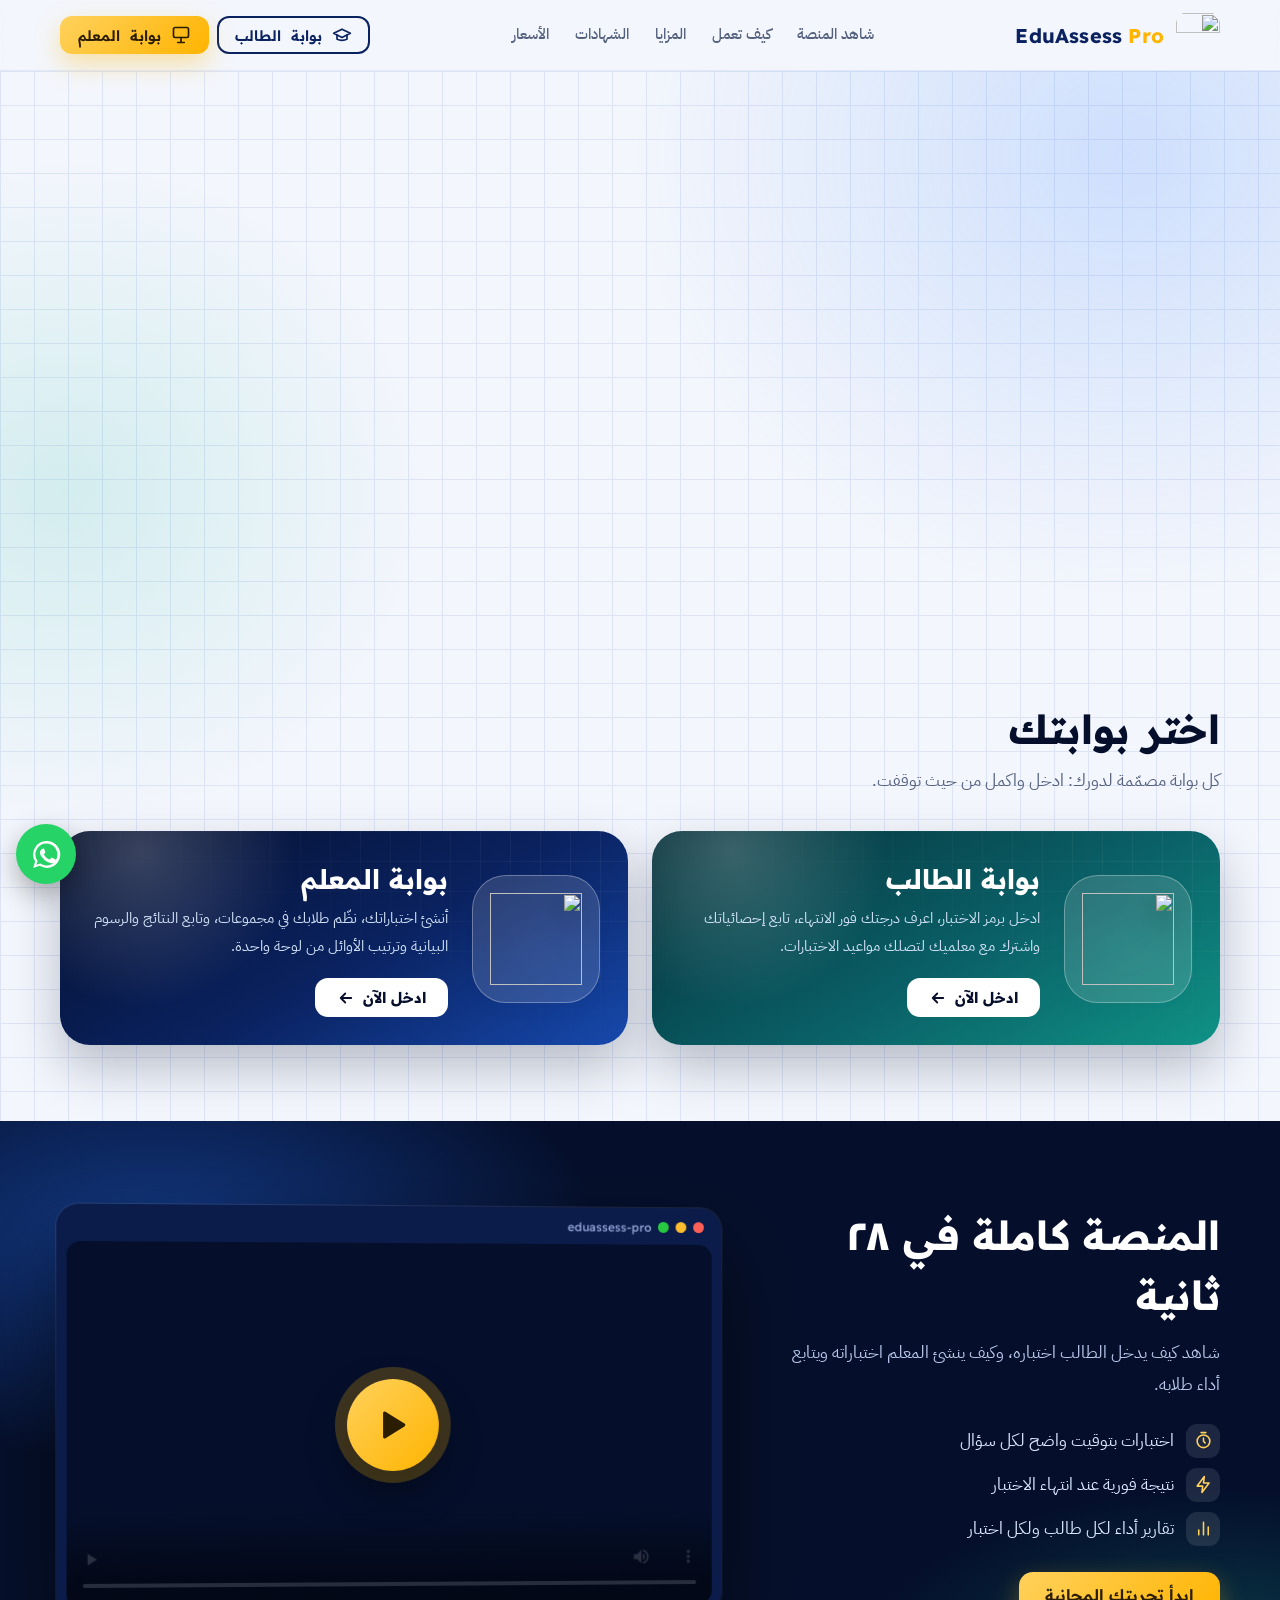
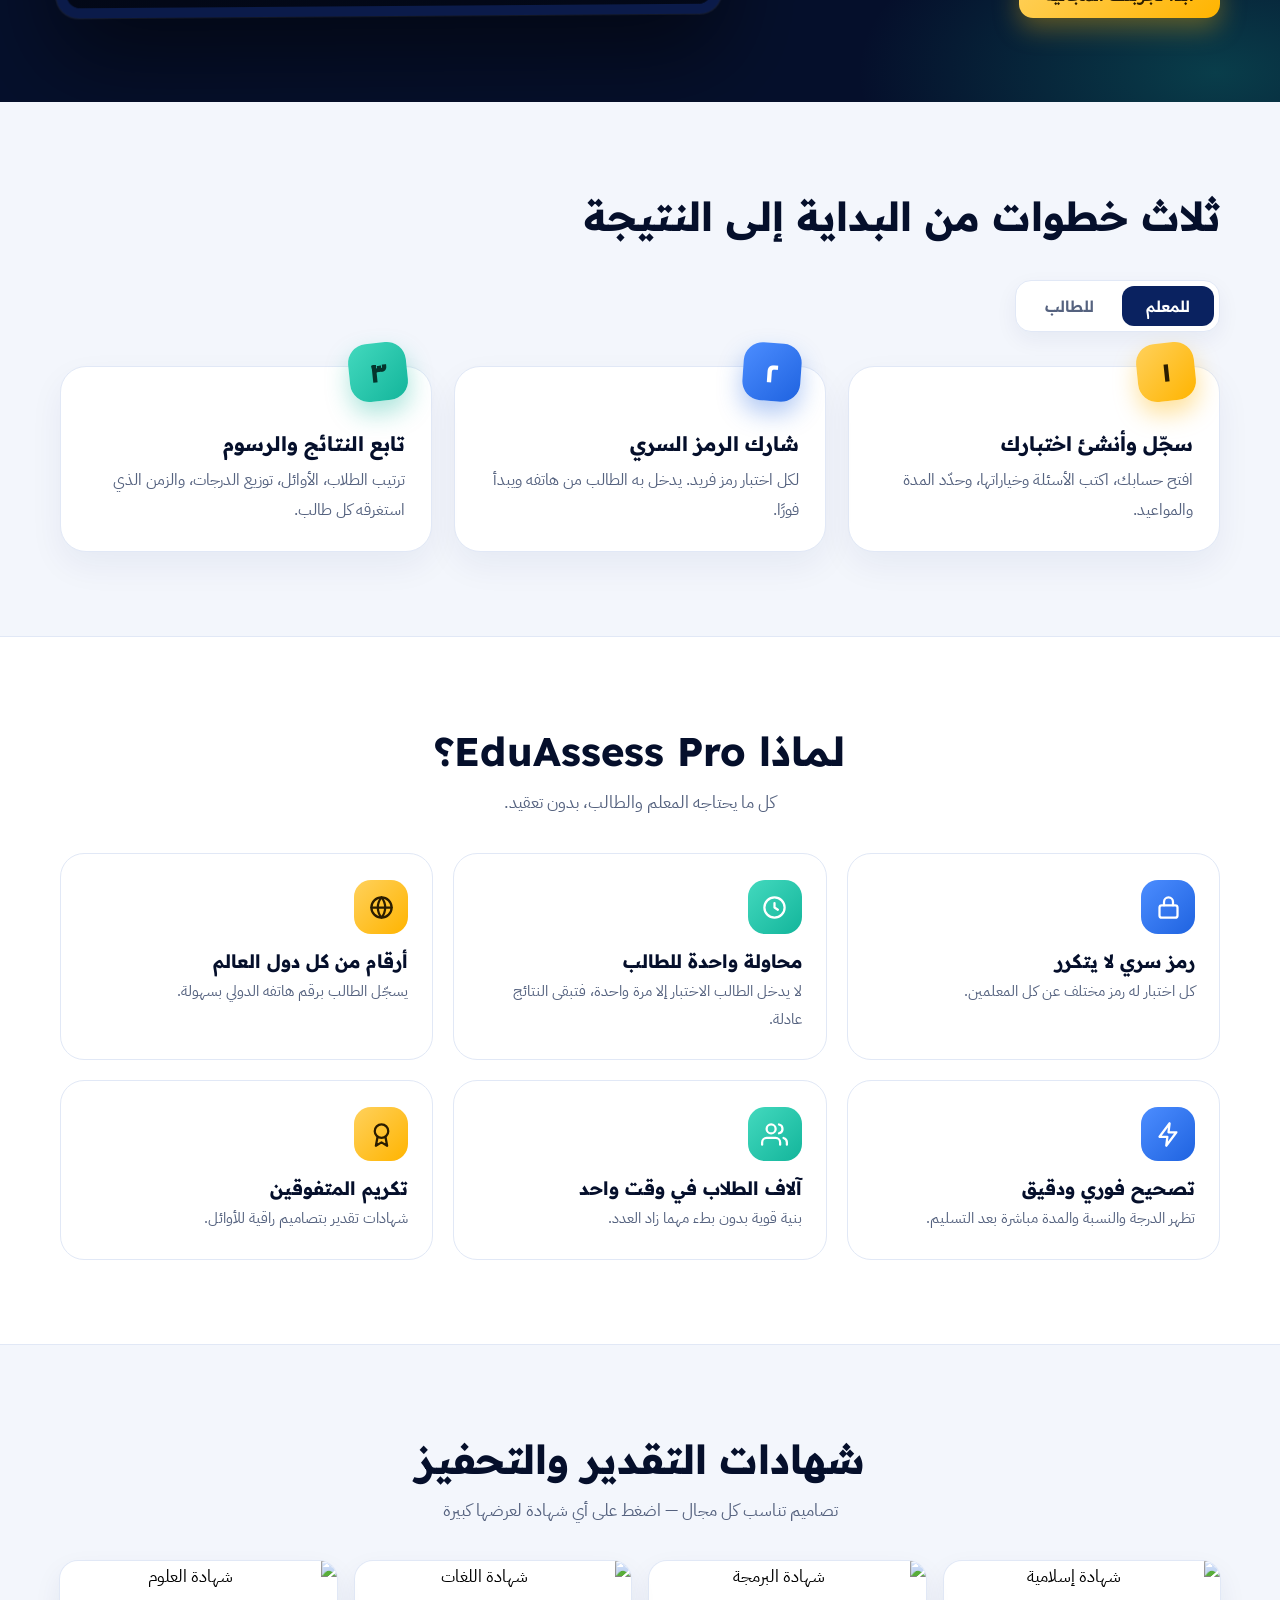
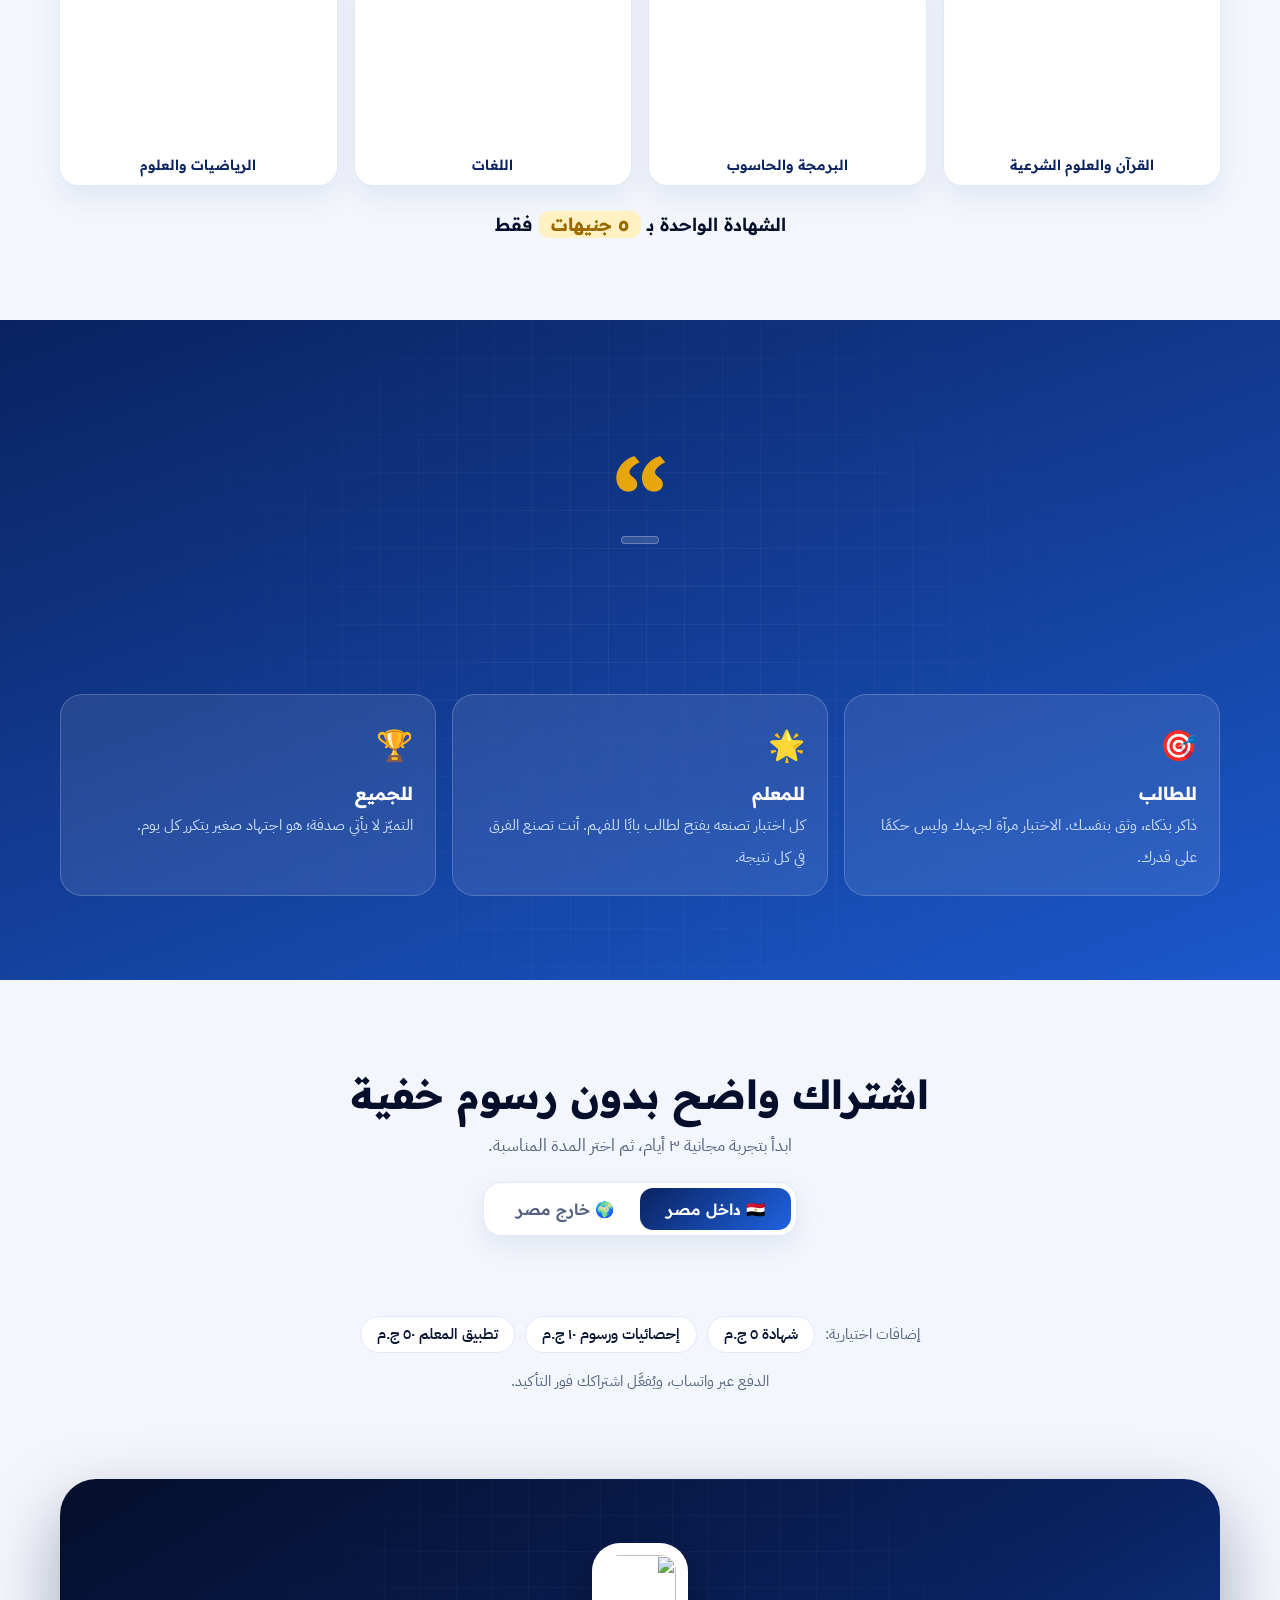
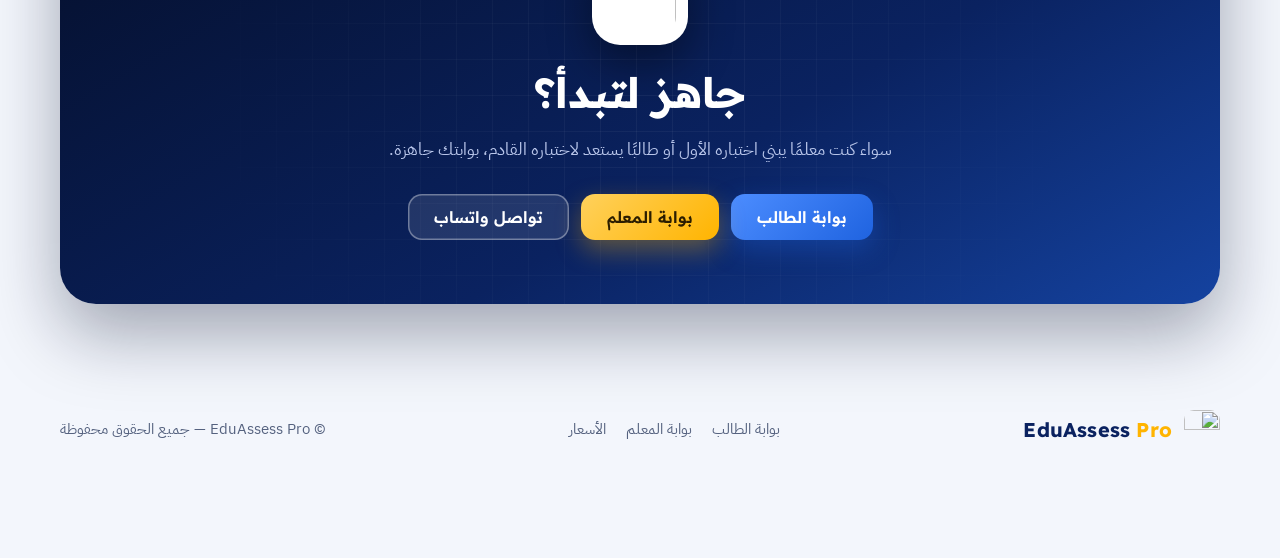
==== index.html @ bb2920bb "Add files via upload" ====
<!DOCTYPE html>
<html lang="ar" dir="rtl">
<head>
<meta charset="utf-8">
<meta name="viewport" content="width=device-width, initial-scale=1, viewport-fit=cover">
<title>EduAssess Pro | منصة الاختبارات الإلكترونية والشهادات</title>
<meta name="description" content="أنشئ اختبارات MCQ لطلابك، صحّح تلقائيًا، وتابع النتائج والرسوم البيانية. بوابة للطالب وبوابة للمعلم. ابدأ تجربة مجانية 3 أيام.">
<meta name="theme-color" content="#050F2B">
<link rel="icon" type="image/png" sizes="32x32" href="assets/favicon-32.png">
<link rel="icon" type="image/png" sizes="192x192" href="assets/icon-192.png"><link rel="apple-touch-icon" sizes="180x180" href="assets/favicon.png"><meta name="apple-mobile-web-app-capable" content="yes"><meta name="apple-mobile-web-app-title" content="EduAssess">
<link rel="manifest" href="manifest.webmanifest">
<meta property="og:title" content="EduAssess Pro — منصة الاختبارات الإلكترونية">
<meta property="og:image" content="assets/poster.jpg">
<link rel="preconnect" href="https://fonts.googleapis.com">
<link rel="preconnect" href="https://fonts.gstatic.com" crossorigin>
<link rel="stylesheet" href="https://fonts.googleapis.com/css2?family=IBM+Plex+Sans+Arabic:wght@400;500;600;700&family=Readex+Pro:wght@400;500;600;700&display=swap">
<link rel="stylesheet" href="assets/edu.css">
<script src="assets/edu.js" data-min="1900"></script>
<style>
:root{
  --navy:#050F2B; --navy2:#0A2260; --blue:#1F63E0; --sky:#4C8DFF; --amber:#FFB400; --amber2:#FFD15C; --teal:#13B59B;
  --ink:#0B1633; --mut:#55627F; --paper:#F3F6FC; --grid:#DCE4F5; --card:#fff; --line:#E1E8F6; --ok:#0E9F7E; --bad:#D6453D;
  --r:20px; --font-h:"Readex Pro","IBM Plex Sans Arabic",Tahoma,sans-serif; --font-b:"IBM Plex Sans Arabic","Readex Pro",Tahoma,sans-serif;
}
*{box-sizing:border-box;margin:0}
html{scroll-behavior:smooth;scroll-padding-top:84px;-webkit-text-size-adjust:100%}
body{font:400 16.5px/1.95 var(--font-b);color:var(--ink);background:var(--paper);overflow-x:hidden}
/* ورق مسطّر بالمربعات — هوية «كراسة الامتحان» */
.graph{background-color:var(--paper);background-image:linear-gradient(var(--grid) 1px,transparent 1px),linear-gradient(90deg,var(--grid) 1px,transparent 1px);background-size:34px 34px}
h1,h2,h3,h4{font-family:var(--font-h);line-height:1.5;font-weight:700;letter-spacing:0}
img,video{max-width:100%;display:block}
a{color:inherit}
.w{width:min(1160px,100% - 40px);margin-inline:auto}
:focus-visible{outline:3px solid var(--amber);outline-offset:3px;border-radius:8px}
.sr{position:absolute;width:1px;height:1px;overflow:hidden;clip:rect(0 0 0 0)}

/* ------------------------------ الأزرار ------------------------------ */
.btn{display:inline-flex;align-items:center;justify-content:center;gap:10px;padding:13px 26px;border-radius:14px;border:0;font:600 16px var(--font-h);cursor:pointer;text-decoration:none;transition:transform .18s,box-shadow .25s,background .25s;white-space:nowrap}
.btn:hover{transform:translateY(-3px)}
.btn svg{width:20px;height:20px;flex:none}
.b-amber{background:linear-gradient(135deg,var(--amber2),var(--amber));color:#2B1D00;box-shadow:0 10px 26px rgba(255,180,0,.35)}
.b-blue{background:linear-gradient(135deg,var(--sky),var(--blue));color:#fff;box-shadow:0 10px 26px rgba(31,99,224,.35)}
.b-navy{background:var(--navy2);color:#fff;box-shadow:0 10px 26px rgba(10,34,96,.3)}
.b-line{background:transparent;color:var(--navy2);box-shadow:inset 0 0 0 2px var(--navy2)}
.b-ghost{background:rgba(255,255,255,.1);color:#fff;box-shadow:inset 0 0 0 1.5px rgba(255,255,255,.35)}
.b-wa{background:linear-gradient(135deg,#25D366,#13A84F);color:#fff;box-shadow:0 10px 26px rgba(37,211,102,.32)}
.sm{padding:9px 18px;font-size:14.5px;border-radius:12px}

/* ------------------------------ الشريط العلوي ------------------------------ */
nav{position:sticky;top:0;z-index:50;background:rgba(243,246,252,.82);backdrop-filter:blur(14px);-webkit-backdrop-filter:blur(14px);border-bottom:1px solid var(--line);padding-top:env(safe-area-inset-top,0)}
nav .w{display:flex;align-items:center;justify-content:space-between;gap:14px;height:70px}
.brand{display:flex;align-items:center;gap:12px;text-decoration:none}
.brand img{width:44px;height:auto;border-radius:12px}
.brand b{white-space:nowrap;font:700 20px var(--font-h);color:var(--navy2);direction:ltr;letter-spacing:.2px}
.brand b i{font-style:normal;color:var(--amber)}
.links{display:flex;gap:26px}
.links a{text-decoration:none;color:var(--mut);font-weight:500;font-size:15px;position:relative;padding:4px 0}
.links a::after{content:"";position:absolute;inset:auto 0 -2px;height:3px;border-radius:3px;background:var(--amber);transform:scaleX(0);transition:transform .25s}
.links a:hover{color:var(--ink)} .links a:hover::after{transform:scaleX(1)}
.nbtn{display:flex;gap:8px}

/* ------------------------------ البطل ------------------------------ */
.hero{position:relative;padding:54px 0 0;overflow:hidden}
.hero::before{content:"";position:absolute;inset:0;background:radial-gradient(55% 60% at 88% 8%,rgba(76,141,255,.22),transparent 70%),radial-gradient(40% 45% at 5% 40%,rgba(19,181,155,.14),transparent 70%);pointer-events:none}
.hero .w{position:relative;display:grid;grid-template-columns:1.05fr .95fr;gap:54px;align-items:center}
.hero h1{font-size:clamp(34px,5.4vw,60px);line-height:1.38;color:var(--navy);max-width:15em}
.hero .lead{font-size:clamp(16.5px,2vw,19px);color:var(--mut);max-width:30em;margin:18px 0 28px}
.hero .cta{display:flex;flex-wrap:wrap;gap:12px}
.proof{display:flex;flex-wrap:wrap;gap:10px 22px;margin-top:30px;font-size:14.5px;color:var(--mut);font-weight:500}
.proof span{display:flex;align-items:center;gap:8px}
.proof svg{width:20px;height:20px;color:var(--teal)}

/* بطاقة الاختبار التفاعلية */
.demo{position:relative;max-width:470px;margin-inline:auto;width:100%}
.demo::before{content:"";position:absolute;inset:18px -14px -16px 14px;border-radius:30px;background:linear-gradient(135deg,var(--amber2),var(--amber));transform:rotate(-2.2deg);opacity:.9}
.sheet{position:relative;background:#fff;border-radius:28px;padding:22px 22px 20px;box-shadow:0 30px 70px rgba(10,34,96,.2),0 0 0 1px var(--line)}
.sheet-h{display:flex;align-items:center;justify-content:space-between;gap:12px;margin-bottom:6px}
.sheet-h b{font:600 14px var(--font-h);color:var(--mut)}
.ring{position:relative;width:48px;height:48px;flex:none}
.ring svg{width:48px;height:48px;transform:rotate(90deg) scaleX(-1)}
.ring circle{fill:none;stroke-width:5;stroke-linecap:round}
.ring .tr{stroke:#E6ECFA} .ring .fg{stroke:var(--blue);stroke-dasharray:113;stroke-dashoffset:0;transition:stroke-dashoffset 1s linear,stroke .3s}
.ring span{position:absolute;inset:0;display:grid;place-items:center;font:700 13px var(--font-h);color:var(--navy2)}
.prog{height:6px;border-radius:6px;background:#E6ECFA;margin:8px 0 16px;overflow:hidden}
.prog i{display:block;height:100%;width:33%;background:linear-gradient(90deg,var(--teal),var(--sky));border-radius:6px;transition:width .5s}
.q{font:600 21px/1.7 var(--font-h);color:var(--navy);margin-bottom:14px}
.opts{display:grid;gap:10px}
.opt{display:flex;align-items:center;gap:12px;width:100%;text-align:start;padding:12px 14px;border:2px solid var(--line);border-radius:14px;background:#fff;font:500 18px var(--font-h);color:var(--ink);cursor:pointer;transition:border-color .2s,background .2s,transform .15s}
.opt:hover:not(:disabled){border-color:var(--sky);transform:translateX(-3px)}
.opt em{flex:none;width:30px;height:30px;border-radius:9px;background:#EEF3FF;color:var(--navy2);font:600 14px var(--font-h);display:grid;place-items:center;font-style:normal;transition:.2s}
.opt.ok{border-color:var(--ok);background:#E8F8F3}.opt.ok em{background:var(--ok);color:#fff}
.opt.no{border-color:var(--bad);background:#FDECEA}.opt.no em{background:var(--bad);color:#fff}
.opt:disabled{cursor:default}
.fb{min-height:62px;margin-top:14px;border-radius:14px;padding:11px 14px;font-size:14.8px;line-height:1.8;background:#F3F7FF;color:var(--mut);display:flex;align-items:center;justify-content:space-between;gap:12px}
.fb.ok{background:#E8F8F3;color:#066650}.fb.no{background:#FFF3E0;color:#8A4B00}
.fb button{flex:none;border:0;background:var(--navy2);color:#fff;font:600 13px var(--font-h);padding:8px 14px;border-radius:10px;cursor:pointer}

/* ------------------------------ البوابات ------------------------------ */
.portals{position:relative;padding:64px 0 76px}
.sec-t{max-width:640px;margin-bottom:34px}
.sec-t h2{font-size:clamp(26px,4vw,40px);color:var(--navy)}
.sec-t p{color:var(--mut);margin-top:6px}
.sec-t.c{margin-inline:auto;text-align:center}
.pgrid{display:grid;grid-template-columns:1fr 1fr;gap:24px}
.portal{position:relative;display:grid;grid-template-columns:auto 1fr;gap:6px 24px;align-items:center;padding:30px 28px 28px;border-radius:30px;text-decoration:none;color:#fff;overflow:hidden;isolation:isolate;transition:transform .35s cubic-bezier(.2,.8,.2,1),box-shadow .35s;box-shadow:0 22px 50px rgba(5,15,43,.25)}
.portal.s{background:linear-gradient(150deg,#06303A 0%,#0A5F66 55%,#13B59B 130%)}
.portal.t{background:linear-gradient(150deg,#050F2B 0%,#0A2260 55%,#1F63E0 130%)}
.portal::before{content:"";position:absolute;z-index:-1;width:340px;height:340px;border-radius:50%;inset-block-start:-150px;inset-inline-end:-90px;background:radial-gradient(circle,rgba(255,255,255,.2),transparent 65%)}
.portal::after{content:"";position:absolute;z-index:-1;inset:0;background-image:linear-gradient(rgba(255,255,255,.06) 1px,transparent 1px),linear-gradient(90deg,rgba(255,255,255,.06) 1px,transparent 1px);background-size:30px 30px;-webkit-mask:linear-gradient(200deg,#000,transparent 60%);mask:linear-gradient(200deg,#000,transparent 60%)}
.portal:hover{transform:translateY(-8px) rotate(-.4deg);box-shadow:0 34px 70px rgba(5,15,43,.35)}
.portal .ic{grid-row:1/4;width:128px;height:128px;border-radius:34px;background:rgba(255,255,255,.14);border:1px solid rgba(255,255,255,.3);display:grid;place-items:center;backdrop-filter:blur(6px);transition:transform .4s cubic-bezier(.2,1.4,.3,1)}
.portal:hover .ic{transform:scale(1.07) rotate(-4deg)}
.portal .ic img{width:92px;height:92px;object-fit:contain;filter:drop-shadow(0 10px 14px rgba(0,0,0,.3))}
.portal h3{font-size:27px;line-height:1.4}
.portal p{color:#CFE0F5;font-size:15px;line-height:1.85}
.portal .go{margin-top:12px;display:inline-flex;align-items:center;gap:8px;justify-self:start;background:#fff;color:var(--navy);padding:10px 22px;border-radius:13px;font:700 15px var(--font-h);transition:gap .25s,background .25s}
.portal:hover .go{gap:14px;background:var(--amber2)}
.portal .go svg{width:18px;height:18px}

/* ------------------------------ الفيديو ------------------------------ */
.vsec{background:var(--navy);color:#fff;padding:84px 0;position:relative;overflow:hidden}
.vsec::before{content:"";position:absolute;inset:0;background:radial-gradient(50% 55% at 12% 20%,rgba(31,99,224,.5),transparent 70%),radial-gradient(40% 45% at 95% 95%,rgba(19,181,155,.28),transparent 70%);pointer-events:none}
.vsec .w{position:relative;display:grid;grid-template-columns:.8fr 1.2fr;gap:50px;align-items:center}
.vsec h2{font-size:clamp(27px,4vw,40px)}
.vsec p{color:#B9C6EA;margin:12px 0 22px}
.vlist{list-style:none;padding:0;display:grid;gap:10px;margin-bottom:26px}
.vlist li{display:flex;gap:12px;align-items:center;color:#DCE6FF}
.vlist li i{flex:none;width:34px;height:34px;border-radius:11px;background:rgba(255,255,255,.1);display:grid;place-items:center;color:var(--amber2)}
.vlist svg{width:19px;height:19px}
.frame{border-radius:22px;background:#0B1B4A;padding:10px;box-shadow:0 40px 90px rgba(0,0,0,.55),0 0 0 1px rgba(255,255,255,.1);transform:perspective(1400px) rotateY(3deg)}
.frame .bar{display:flex;align-items:center;gap:7px;padding:2px 8px 10px}
.frame .bar i{width:11px;height:11px;border-radius:50%;background:#ff5f57}.frame .bar i:nth-child(2){background:#febc2e}.frame .bar i:nth-child(3){background:#28c840}
.frame .bar span{margin-inline-start:auto;font:500 12px var(--font-h);color:#8FA2D4;direction:ltr}
.vbox{position:relative;border-radius:14px;overflow:hidden;background:#000;aspect-ratio:16/9}
.vbox video{width:100%;height:100%;object-fit:cover;display:block;background:#050F2B}
.play{position:absolute;inset:0;display:grid;place-items:center;border:0;cursor:pointer;background:linear-gradient(180deg,rgba(5,15,43,.15),rgba(5,15,43,.55));transition:opacity .3s}
.play span{width:92px;height:92px;border-radius:50%;background:linear-gradient(135deg,var(--amber2),var(--amber));display:grid;place-items:center;box-shadow:0 0 0 12px rgba(255,180,0,.22),0 18px 40px rgba(0,0,0,.45);animation:pulse 2.2s ease-out infinite}
.play svg{width:38px;height:38px;color:#2B1D00;margin-inline-end:-4px}
.play.hide{opacity:0;pointer-events:none}
@keyframes pulse{0%{box-shadow:0 0 0 0 rgba(255,180,0,.5),0 18px 40px rgba(0,0,0,.45)}100%{box-shadow:0 0 0 30px rgba(255,180,0,0),0 18px 40px rgba(0,0,0,.45)}}

/* ------------------------------ كيف تعمل ------------------------------ */
.sec{padding:84px 0}
.tabs{display:inline-flex;background:#fff;border:1px solid var(--line);border-radius:16px;padding:5px;gap:4px;margin-bottom:34px;box-shadow:0 8px 22px rgba(10,34,96,.06)}
.tabs button{border:0;background:transparent;padding:10px 24px;border-radius:12px;font:600 15.5px var(--font-h);color:var(--mut);cursor:pointer;transition:.25s}
.tabs button[aria-selected=true]{background:var(--navy2);color:#fff}
.steps{display:grid;grid-template-columns:repeat(3,1fr);gap:22px;counter-reset:s}
.steps[hidden]{display:none}
.step{position:relative;background:#fff;border:1px solid var(--line);border-radius:26px;padding:62px 26px 26px;box-shadow:0 14px 34px rgba(10,34,96,.06)}
.step::before{counter-increment:s;content:counter(s,arabic-indic);position:absolute;top:-24px;inset-inline-start:24px;width:58px;height:58px;border-radius:19px;background:linear-gradient(135deg,var(--amber2),var(--amber));color:#2B1D00;display:grid;place-items:center;font:700 26px var(--font-h);box-shadow:0 12px 24px rgba(255,180,0,.4);transform:rotate(-6deg)}
.step:nth-child(2)::before{background:linear-gradient(135deg,var(--sky),var(--blue));color:#fff;box-shadow:0 12px 24px rgba(31,99,224,.35);transform:rotate(4deg)}
.step:nth-child(3)::before{background:linear-gradient(135deg,#43D9BE,var(--teal));color:#05352D;box-shadow:0 12px 24px rgba(19,181,155,.35)}
.step h3{font-size:20px;margin-bottom:6px;color:var(--navy)}
.step p{color:var(--mut);font-size:15.5px}

/* ------------------------------ المزايا ------------------------------ */
.feat{display:grid;grid-template-columns:repeat(3,1fr);gap:20px}
.fc{background:#fff;border:1px solid var(--line);border-radius:24px;padding:26px 24px;transition:transform .3s,box-shadow .3s,border-color .3s}
.fc:hover{transform:translateY(-6px);box-shadow:0 22px 46px rgba(10,34,96,.12);border-color:#C9D8F6}
.fc i{display:grid;place-items:center;width:54px;height:54px;border-radius:17px;margin-bottom:14px;color:#fff}
.fc i svg{width:27px;height:27px}
.fc:nth-child(3n+1) i{background:linear-gradient(135deg,var(--sky),var(--blue))}
.fc:nth-child(3n+2) i{background:linear-gradient(135deg,#43D9BE,var(--teal))}
.fc:nth-child(3n) i{background:linear-gradient(135deg,var(--amber2),var(--amber));color:#2B1D00}
.fc h3{font-size:18.5px;color:var(--navy);margin-bottom:2px}
.fc p{color:var(--mut);font-size:15px;line-height:1.85}

/* ------------------------------ الشهادات ------------------------------ */
.csec{background:#fff;border-block:1px solid var(--line)}
.certs{display:grid;grid-template-columns:repeat(4,1fr);gap:18px}
.cert{border:0;padding:0;background:#fff;border-radius:18px;overflow:hidden;cursor:zoom-in;text-align:center;box-shadow:0 0 0 1px var(--line),0 12px 28px rgba(10,34,96,.08);transition:transform .3s,box-shadow .3s;font:inherit}
.cert:hover{transform:translateY(-6px) rotate(-.6deg);box-shadow:0 0 0 2px var(--amber),0 22px 44px rgba(10,34,96,.16)}
.cert img{width:100%;aspect-ratio:3/2;object-fit:cover;-webkit-user-drag:none;user-select:none}
.cert span{display:block;padding:11px 8px;font:600 14px var(--font-h);color:var(--navy2)}
.cnote{margin-top:28px;text-align:center;font:600 18px var(--font-h);color:var(--navy)}
.cnote b{color:#9A6A00;background:#FFF1C2;border-radius:10px;padding:2px 12px}
#lb{position:fixed;inset:0;background:rgba(3,9,28,.9);display:none;place-items:center;z-index:200;padding:16px;cursor:zoom-out}
#lb img{max-width:min(960px,100%);max-height:90vh;border-radius:14px;box-shadow:0 30px 80px #000}

/* ------------------------------ التحفيز ------------------------------ */
.msec{padding:84px 0;background:linear-gradient(160deg,#0A2260,#1F63E0 120%);color:#fff;position:relative;overflow:hidden}
.msec::before{content:"";position:absolute;inset:0;background-image:linear-gradient(rgba(255,255,255,.06) 1px,transparent 1px),linear-gradient(90deg,rgba(255,255,255,.06) 1px,transparent 1px);background-size:38px 38px;-webkit-mask:radial-gradient(circle at 50% 50%,#000,transparent 75%);mask:radial-gradient(circle at 50% 50%,#000,transparent 75%)}
.msec .w{position:relative}
.qwrap{max-width:820px;margin:0 auto;text-align:center;min-height:210px;display:grid;align-content:center}
.qmark{font:700 110px/0.6 var(--font-h);color:var(--amber);opacity:.9;height:54px}
.qtxt{font:600 clamp(23px,3.6vw,36px)/1.75 var(--font-h);transition:opacity .45s,transform .45s}
.qwho{display:inline-block;margin-top:18px;background:rgba(255,255,255,.14);border:1px solid rgba(255,255,255,.28);padding:3px 18px;border-radius:99px;font:500 14px var(--font-h);transition:opacity .45s}
.qwrap.swap .qtxt{opacity:0;transform:translateY(14px)} .qwrap.swap .qwho{opacity:0}
.dots{display:flex;justify-content:center;gap:9px;margin-top:30px}
.dots button{width:11px;height:11px;border-radius:99px;border:0;background:rgba(255,255,255,.35);cursor:pointer;padding:0;transition:.3s}
.dots button[aria-current=true]{width:34px;background:var(--amber)}
.mgrid{display:grid;grid-template-columns:repeat(3,1fr);gap:16px;margin-top:50px}
.mc{background:rgba(255,255,255,.09);border:1px solid rgba(255,255,255,.2);border-radius:22px;padding:22px;backdrop-filter:blur(4px)}
.mc b{display:block;font:700 18px var(--font-h);margin-bottom:4px}
.mc span{color:#CFE0FF;font-size:15px}
.mc em{font-style:normal;font-size:30px;display:block;margin-bottom:6px}

/* ------------------------------ الأسعار ------------------------------ */
.seg{display:inline-grid;grid-template-columns:1fr 1fr;position:relative;background:#fff;border:1px solid var(--line);border-radius:18px;padding:5px;box-shadow:0 10px 26px rgba(10,34,96,.08);margin-top:20px}
.seg button{position:relative;z-index:1;border:0;background:transparent;padding:11px 26px;border-radius:13px;font:600 15.5px var(--font-h);color:var(--mut);cursor:pointer;transition:color .25s;display:flex;align-items:center;gap:8px;justify-content:center}
.seg button[aria-pressed=true]{color:#fff}
.seg .thumb{position:absolute;z-index:0;inset-block:5px;width:calc(50% - 5px);inset-inline-start:5px;border-radius:13px;background:linear-gradient(135deg,var(--navy2),var(--blue));transition:transform .35s cubic-bezier(.3,1.3,.4,1)}
.seg[data-r=world] .thumb{transform:translateX(100%)}
[dir=rtl] .seg[data-r=world] .thumb{transform:translateX(-100%)}
.plans{display:grid;grid-template-columns:repeat(3,1fr);gap:22px;align-items:stretch;margin-top:46px}
.plan{position:relative;background:#fff;border:1px solid var(--line);border-radius:28px;padding:34px 26px 26px;display:flex;flex-direction:column;box-shadow:0 14px 34px rgba(10,34,96,.06);transition:transform .3s,box-shadow .3s}
.plan:hover{transform:translateY(-6px);box-shadow:0 26px 54px rgba(10,34,96,.14)}
.plan.hot{background:linear-gradient(170deg,#0A2260,#123C9C);color:#fff;border:0;box-shadow:0 30px 70px rgba(10,34,96,.4)}
@media(min-width:861px){.plan.hot{transform:translateY(-14px)}.plan.hot:hover{transform:translateY(-20px)}}
.ribbon{position:absolute;top:-15px;inset-inline-start:50%;transform:translateX(50%);background:linear-gradient(135deg,var(--amber2),var(--amber));color:#2B1D00;font:700 13px var(--font-h);padding:3px 18px;border-radius:99px;white-space:nowrap;box-shadow:0 8px 18px rgba(255,180,0,.4)}
[dir=ltr] .ribbon{transform:translateX(-50%)}
.plan h3{font-size:21px}
.pr{display:flex;align-items:baseline;gap:8px;margin:10px 0 2px;direction:rtl}
.pr b{font:700 56px/1.1 var(--font-h);color:var(--navy2);transition:transform .3s}
.plan.hot .pr b{color:#fff}
.pr small{font:600 20px var(--font-h);color:var(--mut)}
.plan.hot .pr small{color:#B9C6EA}
.pm{font-size:14px;color:var(--mut)} .plan.hot .pm{color:#B9C6EA}
.sv{align-self:flex-start;margin:10px 0 0;font:600 13px var(--font-h);background:#E4F7F2;color:#066650;padding:2px 12px;border-radius:99px}
.plan.hot .sv{background:rgba(19,181,155,.25);color:#7BF0D6}
.plan ul{list-style:none;padding:0;margin:18px 0 24px;display:grid;gap:8px;font-size:15px}
.plan li{display:flex;gap:10px;align-items:flex-start;line-height:1.7}
.plan li::before{content:"";flex:none;width:20px;height:20px;margin-top:3px;border-radius:50%;background:var(--teal) url("data:image/svg+xml,%3Csvg xmlns='http://www.w3.org/2000/svg' viewBox='0 0 20 20'%3E%3Cpath d='M5.5 10.5l3 3 6-6.5' fill='none' stroke='white' stroke-width='2.2' stroke-linecap='round' stroke-linejoin='round'/%3E%3C/svg%3E") center/contain no-repeat}
.plan .btn{margin-top:auto;width:100%}
.extra{display:flex;gap:10px;flex-wrap:wrap;justify-content:center;margin-top:34px;color:var(--mut);font-size:14.5px;align-items:center}
.extra b{background:#fff;border:1px solid var(--line);padding:3px 16px;border-radius:99px;font-weight:600;color:var(--ink)}
.paynote{text-align:center;margin-top:14px;color:var(--mut);font-size:14.5px}

/* ------------------------------ الختام ------------------------------ */
.end{position:relative;overflow:hidden;border-radius:36px;padding:64px 28px;text-align:center;color:#fff;background:linear-gradient(150deg,#050F2B,#0A2260 60%,#1F63E0 140%);box-shadow:0 30px 70px rgba(5,15,43,.35)}
.end::before{content:"";position:absolute;inset:0;background-image:linear-gradient(rgba(255,255,255,.05) 1px,transparent 1px),linear-gradient(90deg,rgba(255,255,255,.05) 1px,transparent 1px);background-size:36px 36px;-webkit-mask:radial-gradient(circle,#000,transparent 75%);mask:radial-gradient(circle,#000,transparent 75%)}
.end>*{position:relative}
.end img{width:96px;margin:0 auto 16px;background:#fff;border-radius:28px;padding:12px;box-shadow:0 18px 44px rgba(0,0,0,.4)}
.end h2{font-size:clamp(27px,4.2vw,42px)}
.end p{color:#B9C6EA;margin:10px auto 28px;max-width:34em}
.end .cta{display:flex;flex-wrap:wrap;gap:12px;justify-content:center}
footer{padding:36px 0 110px;color:var(--mut);font-size:14.5px}
footer .w{display:flex;flex-wrap:wrap;gap:16px;align-items:center;justify-content:space-between}
footer .brand img{width:36px;border-radius:10px}
.fl{display:flex;gap:20px;flex-wrap:wrap}.fl a{text-decoration:none}.fl a:hover{color:var(--ink)}
.fw{position:fixed;left:16px;bottom:calc(16px + env(safe-area-inset-bottom,0px));width:60px;height:60px;border-radius:50%;background:#25D366;display:grid;place-items:center;box-shadow:0 10px 28px rgba(0,0,0,.3);z-index:40;transition:transform .2s}
.fw:hover{transform:scale(1.08)} .fw svg{width:33px;height:33px}

/* حركة الدخول الوحيدة: تتابع الهيرو بعد زوال شاشة التحميل */
.hero .in{opacity:0;transform:translateY(22px)}
html.ld-done .hero .in,.noldr .hero .in{opacity:1;transform:none;transition:opacity .8s cubic-bezier(.2,.8,.2,1),transform .8s cubic-bezier(.2,.8,.2,1);transition-delay:calc(var(--i,0)*.12s)}

/* ------------------------------ تجاوب ------------------------------ */
@media(max-width:980px){
  .hero .w,.vsec .w{grid-template-columns:1fr}
  .hero{padding-top:36px}
  .hero h1{max-width:none}
  .links{display:none}
  .frame{transform:none}
  .certs{grid-template-columns:repeat(2,1fr)}
  .feat{grid-template-columns:repeat(2,1fr)}
}
@media(max-width:860px){
  .pgrid,.steps,.plans,.mgrid{grid-template-columns:1fr}
  .steps{gap:40px}.plans{gap:34px}
  .sec,.vsec,.msec{padding:60px 0}
  .portals{padding:48px 0 56px}
  .portal{grid-template-columns:1fr;text-align:center;justify-items:center;padding:26px 20px}
  .portal .ic{grid-row:auto;width:112px;height:112px}
  .portal .go{justify-self:center}
  .plan.hot{order:-1}
}
@media(max-width:560px){
  .w{width:min(1160px,100% - 32px)}
  .nbtn .btn span{display:none}.nbtn .btn{padding:9px 13px}
  .brand b{font-size:15.5px}.brand img{width:34px}.brand{gap:8px}
  .feat,.certs{grid-template-columns:1fr}
  .certs{gap:14px}
  .sheet{padding:18px 16px}
  .q{font-size:19px}
  .tabs{display:flex}.tabs button{flex:1;padding:10px 12px}
  .seg button{padding:11px 16px;font-size:14.5px}
  .hero .cta .btn{flex:1 1 100%}
  .pr b{font-size:50px}
}
@media(prefers-reduced-motion:reduce){*{animation:none!important;transition:none!important;scroll-behavior:auto!important}.hero .in{opacity:1;transform:none}}
</style>
</head>
<body>

<!-- أيقونات مشتركة -->
<svg width="0" height="0" style="position:absolute" aria-hidden="true"><defs>
<symbol id="i-arrow" viewBox="0 0 24 24"><path d="M19 12H5M11 6l-6 6 6 6" fill="none" stroke="currentColor" stroke-width="2.4" stroke-linecap="round" stroke-linejoin="round"/></symbol>
<symbol id="i-check" viewBox="0 0 24 24"><circle cx="12" cy="12" r="10" fill="currentColor" opacity=".18"/><path d="M7.5 12.5l3 3 6-6.5" fill="none" stroke="currentColor" stroke-width="2.4" stroke-linecap="round" stroke-linejoin="round"/></symbol>
<symbol id="i-play" viewBox="0 0 24 24"><path d="M7 4.5v15a1 1 0 0 0 1.5.9l12-7.5a1 1 0 0 0 0-1.8l-12-7.5A1 1 0 0 0 7 4.5z" fill="currentColor"/></symbol>
<symbol id="i-wa" viewBox="0 0 32 32"><path fill="currentColor" d="M16 3a13 13 0 0 0-11 19.8L3 29l6.4-2A13 13 0 1 0 16 3zm0 2.4a10.6 10.6 0 1 1-5.6 19.6l-.4-.2-3.800 1.200 1.200-3.700-.3-.4A10.600 10.600 0 0 1 16 5.400zm-4 5.200c-.3 0-.7.1-1 .5-.4.4-1.300 1.300-1.300 3.100s1.300 3.600 1.500 3.800 2.600 4 6.400 5.500c3.200 1.200 3.800 1 4.500.9.700-.1 2.200-.9 2.500-1.800s.3-1.600.2-1.800c-.1-.2-.4-.3-.8-.5l-2.600-1.200c-.3-.1-.6-.2-.8.200l-1.100 1.300c-.2.300-.4.300-.8.100-.4-.2-1.600-.6-3-1.900-1.100-1-1.900-2.200-2.100-2.600-.2-.4 0-.6.200-.8l.6-.7c.2-.2.200-.4.400-.6.100-.3.100-.5 0-.7l-1.100-2.700c-.3-.7-.6-.6-.8-.6z"/></symbol>
</defs></svg>

<nav><div class="w">
  <a class="brand" href="#top" aria-label="EduAssess Pro"><img src="assets/icon-192.png" alt="" width="44" height="47"><b>EduAssess<i> Pro</i></b></a>
  <div class="links"><a href="#video">شاهد المنصة</a><a href="#how">كيف تعمل</a><a href="#feat">المزايا</a><a href="#certs">الشهادات</a><a href="#price">الأسعار</a></div>
  <div class="nbtn">
    <a class="btn b-line sm" href="exam.html"><svg viewBox="0 0 24 24" fill="none" stroke="currentColor" stroke-width="2" stroke-linecap="round" stroke-linejoin="round"><path d="M22 10L12 5 2 10l10 5 10-5z"/><path d="M6 12v5c3 2 9 2 12 0v-5"/></svg><span>بوابة</span> الطالب</a>
    <a class="btn b-amber sm" href="teacher.html"><svg viewBox="0 0 24 24" fill="none" stroke="currentColor" stroke-width="2" stroke-linecap="round" stroke-linejoin="round"><rect x="3" y="3" width="18" height="12" rx="2"/><path d="M8 21h8M12 15v6"/></svg><span>بوابة</span> المعلم</a>
  </div>
</div></nav>

<main id="top">
<!-- ======================= البطل ======================= -->
<header class="hero graph">
  <div class="w">
    <div>
      <h1 class="in" style="--i:0">اختبارات إلكترونية، ونتيجتك تظهر في اللحظة</h1>
      <p class="lead in" style="--i:1">منصة اختبارات إلكترونية بتصحيح تلقائي وشهادات تقدير. يبني المعلم اختباره في دقائق، ويدخل الطالب برمز واحد من هاتفه، وتصل النتائج والرسوم البيانية فور الانتهاء.</p>
      <div class="cta in" style="--i:2">
        <a class="btn b-blue" href="exam.html"><svg viewBox="0 0 24 24" fill="none" stroke="currentColor" stroke-width="2" stroke-linecap="round" stroke-linejoin="round"><path d="M22 10L12 5 2 10l10 5 10-5z"/><path d="M6 12v5c3 2 9 2 12 0v-5"/></svg>ادخل كطالب</a>
        <a class="btn b-amber" href="teacher.html"><svg viewBox="0 0 24 24" fill="none" stroke="currentColor" stroke-width="2" stroke-linecap="round" stroke-linejoin="round"><rect x="3" y="3" width="18" height="12" rx="2"/><path d="M8 21h8M12 15v6"/></svg>ادخل كمعلم</a>
      </div>
      <div class="proof in" style="--i:3">
        <span><svg><use href="#i-check"/></svg>٣ أيام تجربة مجانية للمعلمين</span>
        <span><svg><use href="#i-check"/></svg>عدد غير محدود من الطلاب</span>
        <span><svg><use href="#i-check"/></svg>شهادات للأوائل</span>
      </div>
    </div>

    <!-- جرّب اختبارًا الآن -->
    <div class="demo in" style="--i:2" aria-label="تجربة اختبار تفاعلي">
      <div class="sheet">
        <div class="sheet-h"><b id="dq-n">سؤال ١ من ٣ — جرّب بنفسك</b>
          <div class="ring" aria-label="المؤقّت"><svg viewBox="0 0 48 48"><circle class="tr" cx="24" cy="24" r="18"/><circle class="fg" id="dq-ring" cx="24" cy="24" r="18"/></svg><span id="dq-t">٢٠</span></div></div>
        <div class="prog"><i id="dq-p"></i></div>
        <div class="q" id="dq-q"></div>
        <div class="opts" id="dq-o"></div>
        <div class="fb" id="dq-f"><span>اختر إجابتك قبل انتهاء الوقت.</span></div>
      </div>
    </div>
  </div>

  <!-- ======================= البوابات ======================= -->
  <div class="portals" id="portals"><div class="w" style="display:block">
    <div class="sec-t"><h2>اختر بوابتك</h2><p>كل بوابة مصمّمة لدورك: ادخل واكمل من حيث توقفت.</p></div>
    <div class="pgrid">
      <a class="portal s" href="exam.html" aria-label="بوابة الطالب">
        <div class="ic"><img src="assets/student.png" alt="" width="92" height="92"></div>
        <h3>بوابة الطالب</h3>
        <p>ادخل برمز الاختبار، اعرف درجتك فور الانتهاء، تابع إحصائياتك واشترك مع معلميك لتصلك مواعيد الاختبارات.</p>
        <span class="go">ادخل الآن <svg><use href="#i-arrow"/></svg></span>
      </a>
      <a class="portal t" href="teacher.html" aria-label="بوابة المعلم">
        <div class="ic"><img src="assets/teacher.png" alt="" width="92" height="92"></div>
        <h3>بوابة المعلم</h3>
        <p>أنشئ اختباراتك، نظّم طلابك في مجموعات، وتابع النتائج والرسوم البيانية وترتيب الأوائل من لوحة واحدة.</p>
        <span class="go">ادخل الآن <svg><use href="#i-arrow"/></svg></span>
      </a>
    </div>
  </div></div>
</header>

<!-- ======================= الفيديو ======================= -->
<section class="vsec" id="video"><div class="w">
  <div>
    <h2>المنصة كاملة في ٢٨ ثانية</h2>
    <p>شاهد كيف يدخل الطالب اختباره، وكيف ينشئ المعلم اختباراته ويتابع أداء طلابه.</p>
    <ul class="vlist">
      <li><i><svg viewBox="0 0 24 24" fill="none" stroke="currentColor" stroke-width="2" stroke-linecap="round" stroke-linejoin="round"><circle cx="12" cy="13" r="8"/><path d="M12 9v4l2 2M9 2h6"/></svg></i>اختبارات بتوقيت واضح لكل سؤال</li>
      <li><i><svg viewBox="0 0 24 24" fill="none" stroke="currentColor" stroke-width="2" stroke-linecap="round" stroke-linejoin="round"><path d="M13 2L4 14h7l-1 8 9-12h-7z"/></svg></i>نتيجة فورية عند انتهاء الاختبار</li>
      <li><i><svg viewBox="0 0 24 24" fill="none" stroke="currentColor" stroke-width="2" stroke-linecap="round" stroke-linejoin="round"><path d="M18 20V10M12 20V4M6 20v-6"/></svg></i>تقارير أداء لكل طالب ولكل اختبار</li>
    </ul>
    <a class="btn b-amber" href="teacher.html">ابدأ تجربتك المجانية</a>
  </div>
  <div class="frame">
    <div class="bar"><i></i><i></i><i></i><span>eduassess-pro</span></div>
    <div class="vbox">
      <video id="promo" controls preload="metadata" playsinline poster="assets/poster.jpg" aria-label="فيديو تعريفي بمنصة EduAssess Pro">
        <source src="assets/promo.mp4" type="video/mp4">
      </video>
      <button class="play" id="playbtn" aria-label="تشغيل الفيديو"><span><svg><use href="#i-play"/></svg></span></button>
    </div>
  </div>
</div></section>

<!-- ======================= كيف تعمل ======================= -->
<section class="sec" id="how"><div class="w">
  <div class="sec-t"><h2>ثلاث خطوات من البداية إلى النتيجة</h2></div>
  <div class="tabs" role="tablist">
    <button role="tab" aria-selected="true" data-t="teacher">للمعلم</button>
    <button role="tab" aria-selected="false" data-t="student">للطالب</button>
  </div>
  <div class="steps" id="st-teacher">
    <div class="step"><h3>سجّل وأنشئ اختبارك</h3><p>افتح حسابك، اكتب الأسئلة وخياراتها، وحدّد المدة والمواعيد.</p></div>
    <div class="step"><h3>شارك الرمز السري</h3><p>لكل اختبار رمز فريد. يدخل به الطالب من هاتفه ويبدأ فورًا.</p></div>
    <div class="step"><h3>تابع النتائج والرسوم</h3><p>ترتيب الطلاب، الأوائل، توزيع الدرجات، والزمن الذي استغرقه كل طالب.</p></div>
  </div>
  <div class="steps" id="st-student" hidden>
    <div class="step"><h3>أنشئ حسابك</h3><p>سجّل ببريدك ورقم هاتفك في أقل من دقيقة، واشترك مع معلميك.</p></div>
    <div class="step"><h3>ادخل برمز الاختبار</h3><p>اكتب الرمز الذي أرسله معلمك وابدأ الإجابة داخل الوقت المحدد.</p></div>
    <div class="step"><h3>اعرف نتيجتك فورًا</h3><p>تظهر درجتك ومدتك مباشرة، وتتابع تقدّمك وإحصائياتك مع الوقت.</p></div>
  </div>
</div></section>

<!-- ======================= المزايا ======================= -->
<section class="sec csec" id="feat"><div class="w">
  <div class="sec-t c"><h2>لماذا EduAssess Pro؟</h2><p>كل ما يحتاجه المعلم والطالب، بدون تعقيد.</p></div>
  <div class="feat">
    <div class="fc"><i><svg viewBox="0 0 24 24" fill="none" stroke="currentColor" stroke-width="2" stroke-linecap="round" stroke-linejoin="round"><rect x="4" y="10" width="16" height="11" rx="2"/><path d="M8 10V7a4 4 0 0 1 8 0v3"/></svg></i><h3>رمز سري لا يتكرر</h3><p>كل اختبار له رمز مختلف عن كل المعلمين.</p></div>
    <div class="fc"><i><svg viewBox="0 0 24 24" fill="none" stroke="currentColor" stroke-width="2" stroke-linecap="round" stroke-linejoin="round"><circle cx="12" cy="12" r="9"/><path d="M12 8v4l3 2"/></svg></i><h3>محاولة واحدة للطالب</h3><p>لا يدخل الطالب الاختبار إلا مرة واحدة، فتبقى النتائج عادلة.</p></div>
    <div class="fc"><i><svg viewBox="0 0 24 24" fill="none" stroke="currentColor" stroke-width="2" stroke-linecap="round" stroke-linejoin="round"><circle cx="12" cy="12" r="9"/><path d="M3 12h18M12 3a14 14 0 0 1 0 18M12 3a14 14 0 0 0 0 18"/></svg></i><h3>أرقام من كل دول العالم</h3><p>يسجّل الطالب برقم هاتفه الدولي بسهولة.</p></div>
    <div class="fc"><i><svg viewBox="0 0 24 24" fill="none" stroke="currentColor" stroke-width="2" stroke-linecap="round" stroke-linejoin="round"><path d="M13 2L4 14h7l-1 8 9-12h-7z"/></svg></i><h3>تصحيح فوري ودقيق</h3><p>تظهر الدرجة والنسبة والمدة مباشرة بعد التسليم.</p></div>
    <div class="fc"><i><svg viewBox="0 0 24 24" fill="none" stroke="currentColor" stroke-width="2" stroke-linecap="round" stroke-linejoin="round"><path d="M17 21v-2a4 4 0 0 0-4-4H5a4 4 0 0 0-4 4v2"/><circle cx="9" cy="7" r="4"/><path d="M23 21v-2a4 4 0 0 0-3-3.9M16 3.1a4 4 0 0 1 0 7.8"/></svg></i><h3>آلاف الطلاب في وقت واحد</h3><p>بنية قوية بدون بطء مهما زاد العدد.</p></div>
    <div class="fc"><i><svg viewBox="0 0 24 24" fill="none" stroke="currentColor" stroke-width="2" stroke-linecap="round" stroke-linejoin="round"><circle cx="12" cy="9" r="6"/><path d="M8.5 14L7 22l5-3 5 3-1.500-8"/></svg></i><h3>تكريم المتفوقين</h3><p>شهادات تقدير بتصاميم راقية للأوائل.</p></div>
  </div>
</div></section>

<!-- ======================= الشهادات ======================= -->
<section class="sec" id="certs"><div class="w">
  <div class="sec-t c"><h2>شهادات التقدير والتحفيز</h2><p>تصاميم تناسب كل مجال — اضغط على أي شهادة لعرضها كبيرة</p></div>
  <div class="certs">
    <button class="cert" data-src="assets/cert1.webp"><img src="assets/cert1.webp" alt="شهادة إسلامية"><span>القرآن والعلوم الشرعية</span></button>
    <button class="cert" data-src="assets/cert2.webp"><img src="assets/cert2.webp" alt="شهادة البرمجة"><span>البرمجة والحاسوب</span></button>
    <button class="cert" data-src="assets/cert3.webp"><img src="assets/cert3.webp" alt="شهادة اللغات"><span>اللغات</span></button>
    <button class="cert" data-src="assets/cert4.webp"><img src="assets/cert4.webp" alt="شهادة العلوم"><span>الرياضيات والعلوم</span></button>
  </div>
  <p class="cnote">الشهادة الواحدة بـ <b>٥ جنيهات</b> فقط</p>
</div></section>

<!-- ======================= التحفيز ======================= -->
<section class="msec" id="motivate"><div class="w">
  <div class="qwrap" id="qwrap" aria-live="polite">
    <div class="qmark" aria-hidden="true">“</div>
    <div class="qtxt" id="qtxt"></div>
    <div><span class="qwho" id="qwho"></span></div>
  </div>
  <div class="dots" id="qdots" role="tablist" aria-label="رسائل تحفيزية"></div>
  <div class="mgrid">
    <div class="mc"><em>🎯</em><b>للطالب</b><span>ذاكر بذكاء، وثق بنفسك. الاختبار مرآة لجهدك وليس حكمًا على قدرك.</span></div>
    <div class="mc"><em>🌟</em><b>للمعلم</b><span>كل اختبار تصنعه يفتح لطالب بابًا للفهم. أنت تصنع الفرق في كل نتيجة.</span></div>
    <div class="mc"><em>🏆</em><b>للجميع</b><span>التميّز لا يأتي صدفة؛ هو اجتهاد صغير يتكرر كل يوم.</span></div>
  </div>
</div></section>

<!-- ======================= الأسعار ======================= -->
<section class="sec" id="price"><div class="w">
  <div class="sec-t c"><h2>اشتراك واضح بدون رسوم خفية</h2><p>ابدأ بتجربة مجانية ٣ أيام، ثم اختر المدة المناسبة.</p>
    <div class="seg" id="seg" data-r="eg" role="group" aria-label="اختر منطقتك">
      <span class="thumb"></span>
      <button type="button" data-r="eg" aria-pressed="true">🇪🇬 داخل مصر</button>
      <button type="button" data-r="world" aria-pressed="false">🌍 خارج مصر</button>
    </div>
  </div>
  <div class="plans" id="plans"></div>
  <div class="extra">إضافات اختيارية: <b>شهادة ٥ ج.م</b><b>إحصائيات ورسوم ١٠ ج.م</b><b>تطبيق المعلم ٥٠ ج.م</b></div>
  <p class="paynote">الدفع عبر واتساب، ويُفعَّل اشتراكك فور التأكيد.</p>
</div></section>

<!-- ======================= الختام ======================= -->
<section style="padding:0 0 70px"><div class="w"><div class="end">
  <img src="assets/icon-192.png" alt="" width="96" height="102">
  <h2>جاهز لتبدأ؟</h2>
  <p>سواء كنت معلمًا يبني اختباره الأول أو طالبًا يستعد لاختباره القادم، بوابتك جاهزة.</p>
  <div class="cta">
    <a class="btn b-blue" href="exam.html">بوابة الطالب</a>
    <a class="btn b-amber" href="teacher.html">بوابة المعلم</a>
    <a class="btn b-ghost" data-msg="مرحباً، أريد الاستفسار عن خدمة EduAssess Pro" href="#">تواصل واتساب</a>
  </div>
</div></div></section>
</main>

<footer><div class="w">
  <a class="brand" href="#top"><img src="assets/icon-192.png" alt="" width="36" height="38"><b>EduAssess<i> Pro</i></b></a>
  <div class="fl"><a href="exam.html">بوابة الطالب</a><a href="teacher.html">بوابة المعلم</a><a href="#price">الأسعار</a></div>
  <span>© EduAssess Pro — جميع الحقوق محفوظة</span>
</div></footer>

<a class="fw" data-msg="مرحباً، أريد الاستفسار عن خدمة EduAssess Pro" href="#" aria-label="تواصل عبر واتساب"><svg viewBox="0 0 32 32" style="color:#fff"><use href="#i-wa"/></svg></a>
<div id="lb"><img alt=""></div>

<script>
(function(){
"use strict";
var $=function(s,r){return (r||document).querySelector(s)}, $$=function(s,r){return [].slice.call((r||document).querySelectorAll(s))};
var AR="٠١٢٣٤٥٦٧٨٩"; function ar(n){return String(n).replace(/\d/g,function(d){return AR[d]})}
var WA=EDU.WA;
function wa(msg){return "https://wa.me/"+WA+"?text="+encodeURIComponent(msg)}
$$("[data-msg]").forEach(function(a){a.href=wa(a.dataset.msg);a.target="_blank";a.rel="noopener"});

/* ---------- قفل الهوية: بعد إنشاء الحساب يبقى زر الهوية المناسبة فقط ---------- */
(function(){
  var role=null;try{role=localStorage.getItem("edu_role")}catch(e){}
  if(role!=="student"&&role!=="teacher")return;
  var drop=role==="teacher"?"exam.html":"teacher.html";
  $$('a[href="'+drop+'"]').forEach(function(a){a.remove()});
  $$(".portal").forEach(function(p){if(p.getAttribute("href")===drop)p.remove()});
  var g=$(".pgrid");if(g){g.style.gridTemplateColumns="minmax(0,620px)";g.style.justifyContent="center"}
  var mine=role==="teacher"?"بوابة المعلم":"بوابة الطالب";
  var t=$(".portals .sec-t h2");if(t)t.textContent="مرحبًا بعودتك";
  var tp=$(".portals .sec-t p");if(tp)tp.textContent="أنت مسجّل كـ"+(role==="teacher"?"معلم":"طالب")+" — بوابتك جاهزة.";
  if(role==="student"){
    $$(".tabs button").forEach(function(b){if(b.dataset.t==="teacher")b.remove()});
    var st=$("#st-teacher");if(st)st.remove();
    var tb=$$(".tabs button")[0];if(tb){tb.setAttribute("aria-selected","true");tb.textContent="رحلتك كطالب"}
    var ss=$("#st-student");if(ss)ss.hidden=false;
    var pr=$("#price");if(pr)pr.style.display="none";
    $$('a[href="#price"]').forEach(function(a){a.remove()});
  }else{
    $$(".tabs button").forEach(function(b){if(b.dataset.t==="student")b.remove()});
    var ss2=$("#st-student");if(ss2)ss2.remove();
    var tb2=$$(".tabs button")[0];if(tb2)tb2.textContent="رحلتك كمعلم";
  }
  var tabs=$(".tabs");if(tabs&&$$("button",tabs).length===1)tabs.style.pointerEvents="none";
  document.documentElement.setAttribute("data-role",role);
})();

/* لو لم تظهر شاشة التحميل لأي سبب لا نترك الهيرو مخفيًا */
setTimeout(function(){document.documentElement.classList.add("noldr")},7000);

/* ---------- اختبار تجريبي في الهيرو ---------- */
var QS=[
 {q:"ما ناتج ٦ × ٧ ؟",o:["٣٦","٤٢","٤٨"],a:1},
 {q:"ما عاصمة المملكة العربية السعودية؟",o:["جدة","الدمام","الرياض"],a:2},
 {q:"كم عدد أركان الإسلام؟",o:["أربعة","خمسة","ستة"],a:1}
];
var okMsg=["أحسنت! هكذا تظهر نتيجتك فور الانتهاء.","إجابة صحيحة! استمر على هذا المستوى.","ممتاز! هذا ما يصنعه الاجتهاد."];
var noMsg="لا بأس — الإجابة الصحيحة ظاهرة أمامك. كل خطأ خطوة نحو الإتقان.";
var di=0,answered=false,tm,left=20,TOT=20,CIRC=113;
var dq={n:$("#dq-n"),q:$("#dq-q"),o:$("#dq-o"),f:$("#dq-f"),p:$("#dq-p"),t:$("#dq-t"),r:$("#dq-ring")};
function renderQ(){
  var x=QS[di]; answered=false; left=TOT;
  dq.n.textContent="سؤال "+ar(di+1)+" من "+ar(QS.length)+" — جرّب بنفسك";
  dq.p.style.width=((di+1)/QS.length*100)+"%";
  dq.q.textContent=x.q;
  dq.o.innerHTML="";
  x.o.forEach(function(t,i){
    var b=document.createElement("button");b.type="button";b.className="opt";
    b.innerHTML="<em>"+"أبج"[i]+"</em><span></span>";b.lastChild.textContent=t;
    b.onclick=function(){pick(i)};dq.o.appendChild(b);
  });
  dq.f.className="fb";dq.f.innerHTML="<span>اختر إجابتك قبل انتهاء الوقت.</span>";
  tick(true);
}
function tick(reset){
  clearInterval(tm);
  paintT();
  tm=setInterval(function(){
    if(answered){clearInterval(tm);return}
    left--; paintT();
    if(left<=0){clearInterval(tm);reveal(-1)}
  },1000);
}
function paintT(){dq.t.textContent=ar(Math.max(left,0));dq.r.style.strokeDashoffset=(CIRC*(1-left/TOT));dq.r.style.stroke=left<=5?"#D6453D":"";}
function pick(i){if(answered)return;answered=true;clearInterval(tm);reveal(i)}
function reveal(i){
  var x=QS[di],bs=$$(".opt",dq.o);answered=true;
  bs.forEach(function(b,k){b.disabled=true;if(k===x.a)b.classList.add("ok");else if(k===i)b.classList.add("no")});
  var good=i===x.a;
  dq.f.className="fb "+(good?"ok":"no");
  dq.f.innerHTML="<span></span><button type='button'>سؤال آخر</button>";
  dq.f.firstChild.textContent=i===-1?"انتهى الوقت! هكذا يُحسب الزمن داخل الاختبار.":(good?okMsg[di%okMsg.length]:noMsg);
  dq.f.lastChild.onclick=function(){di=(di+1)%QS.length;renderQ()};
}
renderQ();

/* ---------- الفيديو ---------- */
var v=$("#promo"),pb=$("#playbtn");
pb.onclick=function(){v.play()};
v.addEventListener("play",function(){pb.classList.add("hide")});
v.addEventListener("pause",function(){if(!v.ended)return;pb.classList.remove("hide")});
v.addEventListener("ended",function(){pb.classList.remove("hide")});

/* ---------- تبويب «كيف تعمل» ---------- */
$$(".tabs button").forEach(function(b){b.onclick=function(){
  $$(".tabs button").forEach(function(x){x.setAttribute("aria-selected",x===b)});
  $("#st-teacher").hidden=b.dataset.t!=="teacher";$("#st-student").hidden=b.dataset.t!=="student";
}});

/* ---------- الشهادات ---------- */
var lb=$("#lb");
$$(".cert").forEach(function(c){c.onclick=function(){lb.firstElementChild.src=c.dataset.src;lb.style.display="grid"}});
lb.onclick=function(){lb.style.display="none"};
document.addEventListener("keydown",function(e){if(e.key==="Escape")lb.style.display="none"});
$$(".cert img,#lb img").forEach(function(i){i.draggable=false;i.oncontextmenu=function(e){e.preventDefault()}});

/* ---------- الرسائل التحفيزية ---------- */
var Q=[
 ["كل اختبار خطوة، وكل خطوة تقرّبك من حلمك.","للطالب"],
 ["لا تقارن بدايتك بنهاية غيرك؛ تقدّم قليلًا كل يوم.","للطالب"],
 ["المعلم الذي يؤمن بطلابه يصنع منهم ما لا يتوقعونه.","للمعلم"],
 ["الخطأ ليس نهاية الطريق، بل أوضح علامة على الطريق الصحيح.","للجميع"],
 ["ما تتعلمه اليوم هو رأس مالك غدًا.","للطالب"],
 ["نتيجة واحدة جيدة قد تغيّر ثقة طالب بنفسه إلى الأبد.","للمعلم"],
 ["الاجتهاد لا يخذل صاحبه، والصبر مفتاح كل إتقان.","للجميع"]
];
var qi=0,qt,qw=$("#qwrap"),dots=$("#qdots");
Q.forEach(function(_,i){var b=document.createElement("button");b.type="button";b.setAttribute("aria-label","رسالة "+ar(i+1));b.onclick=function(){show(i,true)};dots.appendChild(b)});
function show(i,manual){
  var go=function(){qi=i;$("#qtxt").textContent=Q[i][0];$("#qwho").textContent=Q[i][1];
    $$("button",dots).forEach(function(b,k){b.setAttribute("aria-current",k===i)});qw.classList.remove("swap")};
  if(!qw.classList.contains("swap")&&$("#qtxt").textContent){qw.classList.add("swap");setTimeout(go,420)}else go();
  if(manual)restart();
}
function restart(){clearInterval(qt);if(!matchMedia("(prefers-reduced-motion:reduce)").matches)qt=setInterval(function(){show((qi+1)%Q.length)},5500)}
qw.onmouseenter=function(){clearInterval(qt)};qw.onmouseleave=restart;
show(0);restart();

/* ---------- الأسعار ---------- */
var region=EDU.getRegion(),seg=$("#seg");
function drawPlans(){
  var eg=region==="eg",best=EDU.bestPlan(eg);
  seg.dataset.r=region;
  $$("button",seg).forEach(function(b){b.setAttribute("aria-pressed",b.dataset.r===region)});
  $("#plans").innerHTML=EDU.PLANS.map(function(p){
    var pr=EDU.price(p,eg),hot=p.m===best.m,sv=EDU.saving(p,eg);
    var cur=eg?"ج.م":"$";
    return '<div class="plan'+(hot?' hot':'')+'">'+(hot?'<span class="ribbon">الأوفر شهريًا</span>':'')+
      '<h3>'+p.name+'</h3>'+
      '<div class="pr"><b>'+ar(pr.n)+'</b><small>'+(eg?"جنيه":"دولار")+'</small></div>'+
      '<div class="pm">≈ '+ar(Math.round((eg?p.egp:p.usd)/p.m*100)/100)+(eg?" جنيه":" دولار")+' / شهر</div>'+
      (sv?'<div class="sv">وفّر '+ar(sv)+' '+(eg?"جنيهات":"دولار")+'</div>':'')+
      '<ul><li>اختبارات وطلاب بلا حدود</li><li>تصحيح تلقائي ونتائج فورية</li><li>إحصائيات وترتيب الأوائل</li><li>مجموعات وتنبيهات للطلاب</li></ul>'+
      '<button class="btn '+(hot?'b-amber':'b-navy')+'" data-m="'+p.m+'">اشترك الآن</button></div>';
  }).join("");
  $$("#plans [data-m]").forEach(function(b){b.onclick=function(){subscribe(+b.dataset.m)}});
}
$$("button",seg).forEach(function(b){b.onclick=function(){region=b.dataset.r;EDU.setRegion(region);drawPlans()}});
function subscribe(m){
  var p=EDU.PLANS.filter(function(x){return x.m===m})[0],eg=region==="eg",pr=EDU.price(p,eg);
  EDU.store.set("eduassess_plan_choice",String(m));
  var msg="مرحباً، أريد الاشتراك في باقة "+p.name+" ("+pr.txt+(eg?" — داخل مصر":" — خارج مصر")+") في EduAssess Pro";
  EDU.showWelcome(EDU.WELCOME[m],{
    closeLabel:"لاحقًا",
    actions:[
      {label:"أكمل الاشتراك عبر واتساب",href:wa(msg),cls:"p",target:"_blank"},
      {label:"أنشئ حساب المعلم أو سجّل دخولك",href:"teacher.html",cls:"a"}
    ]
  });
}
drawPlans();
})();
</script>
</body>
</html>
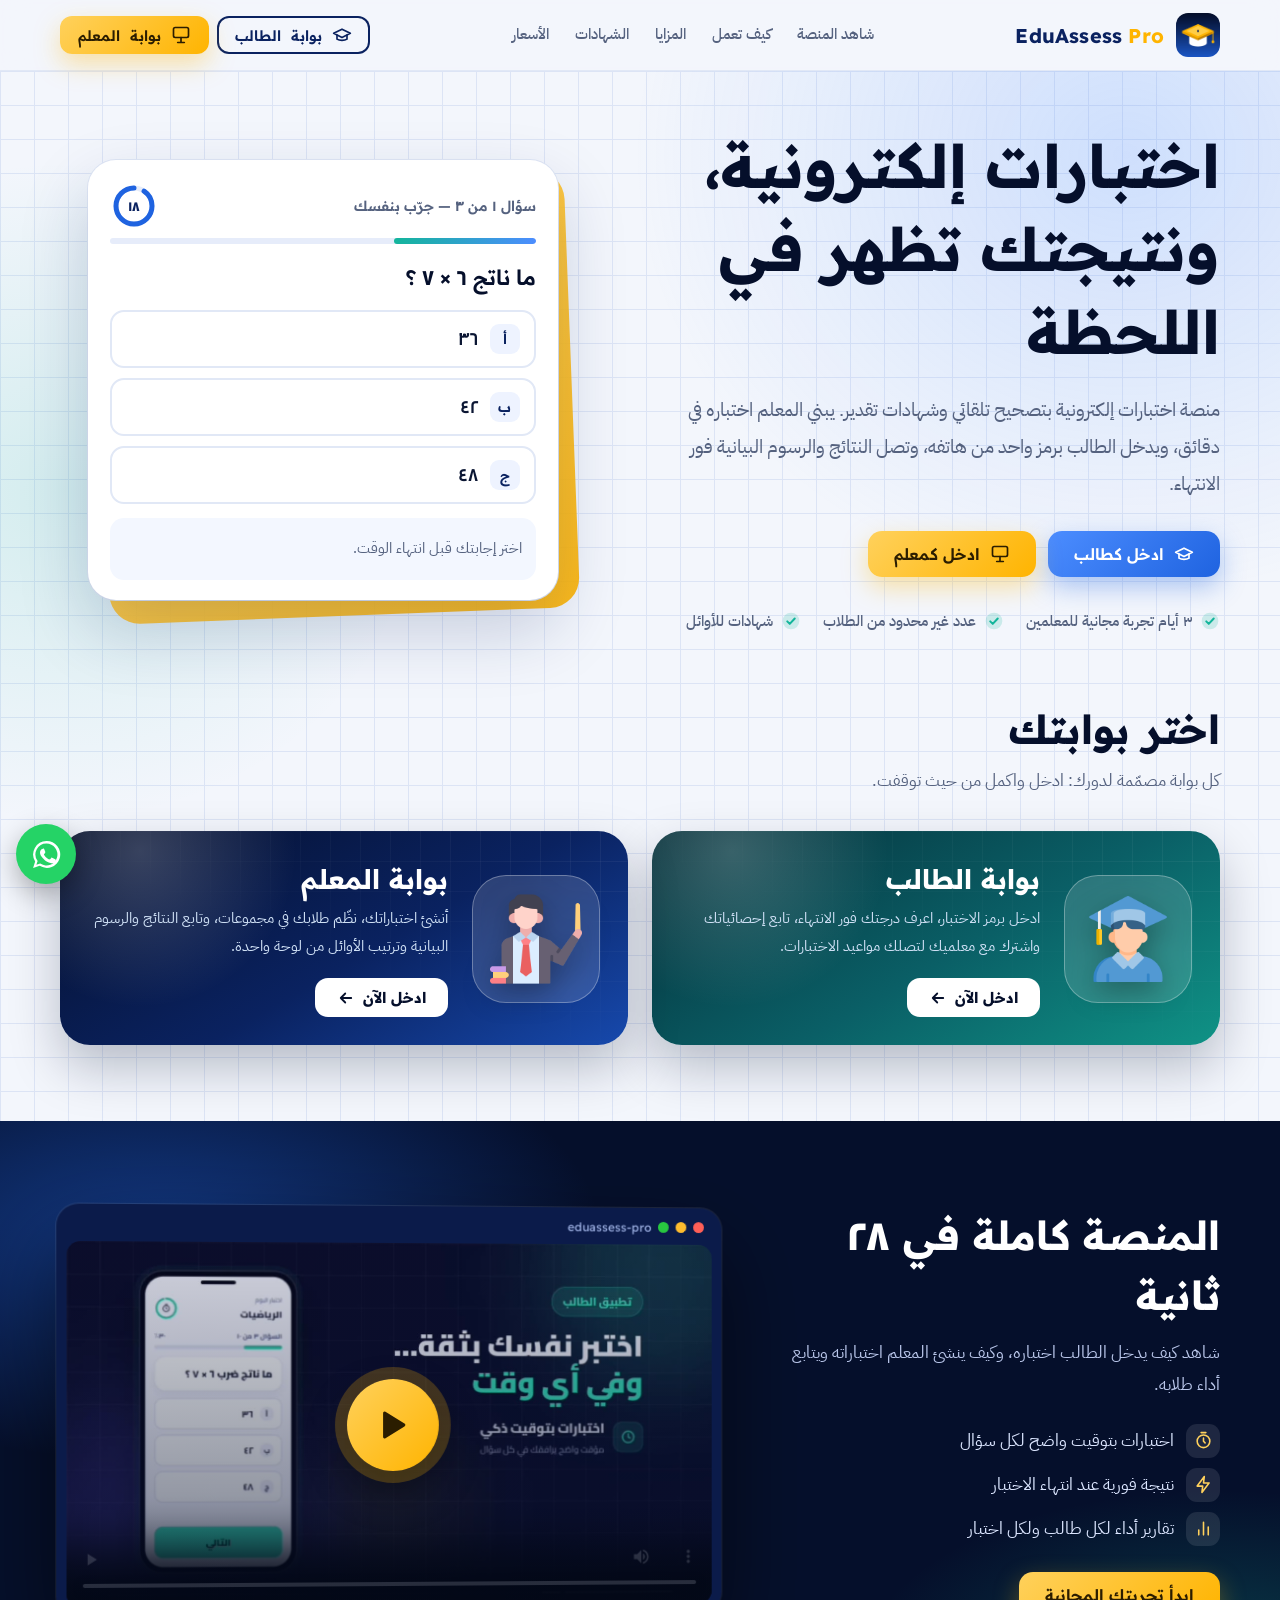
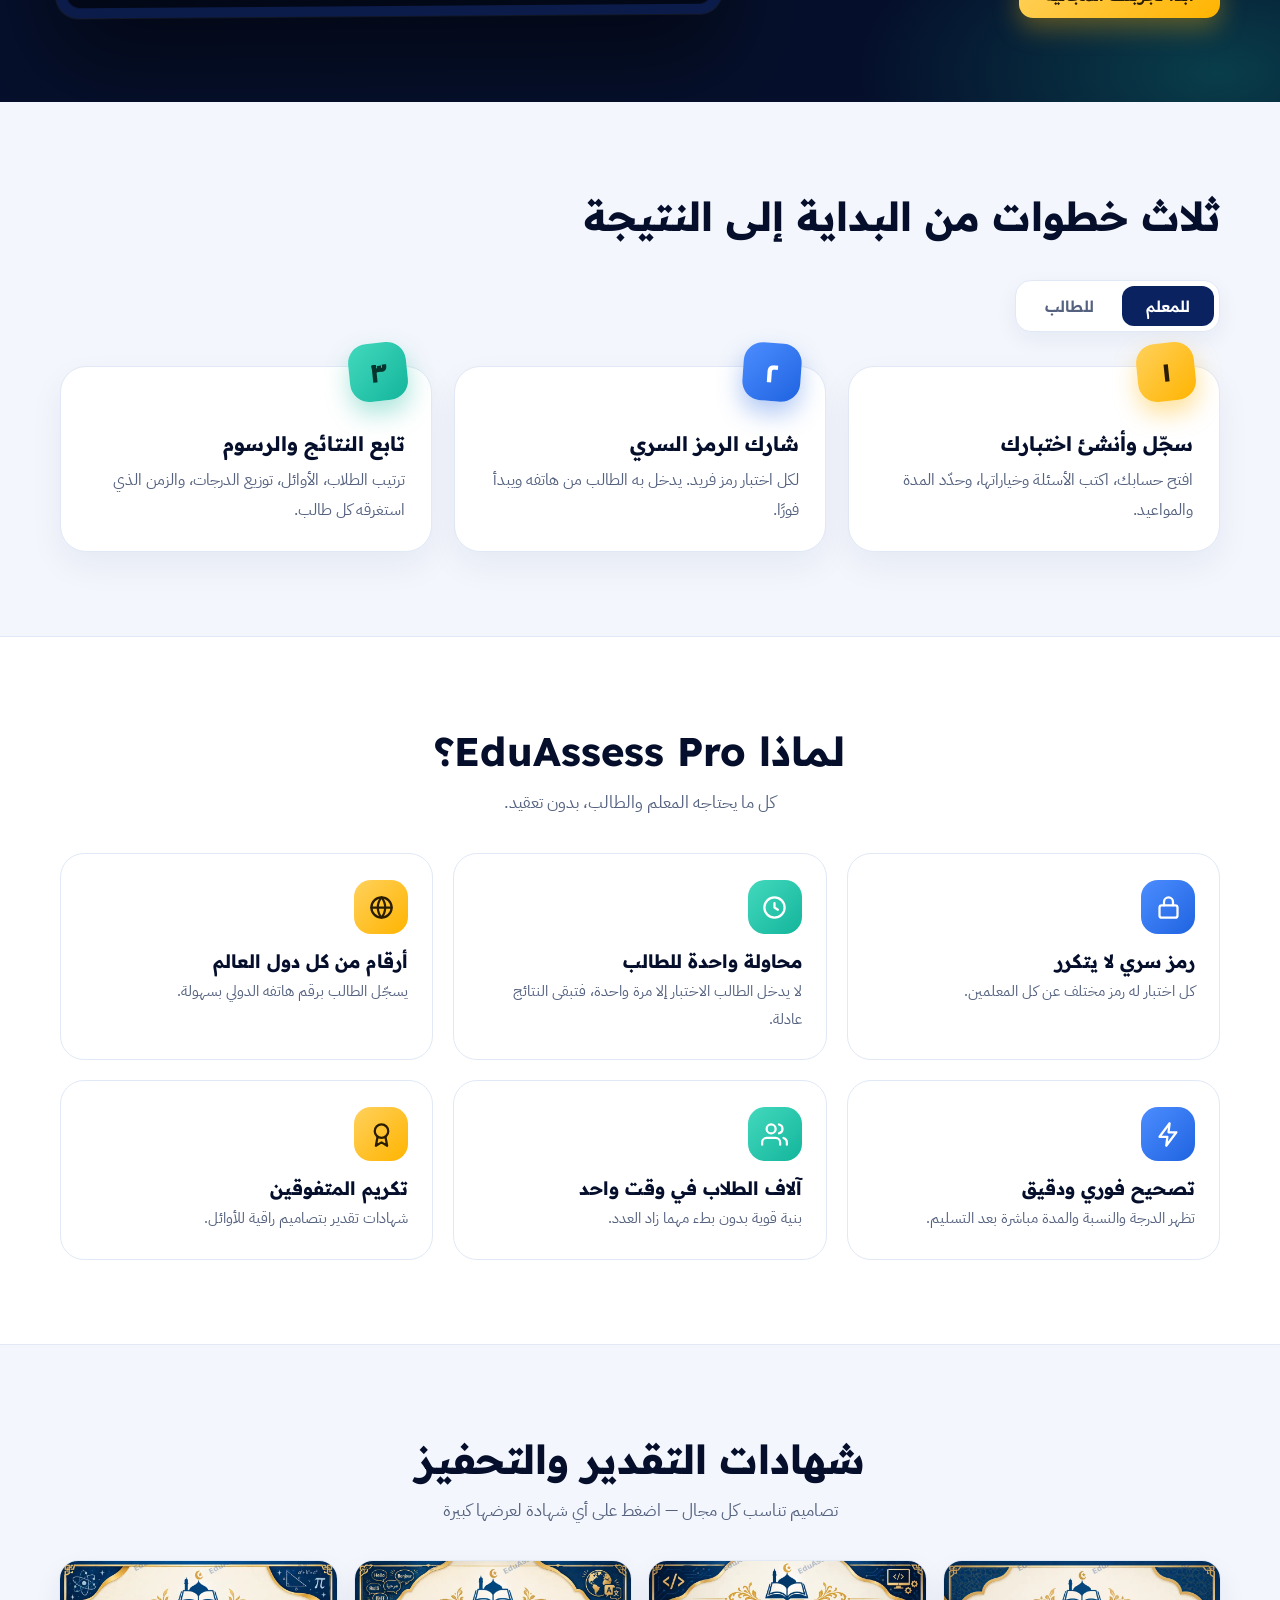
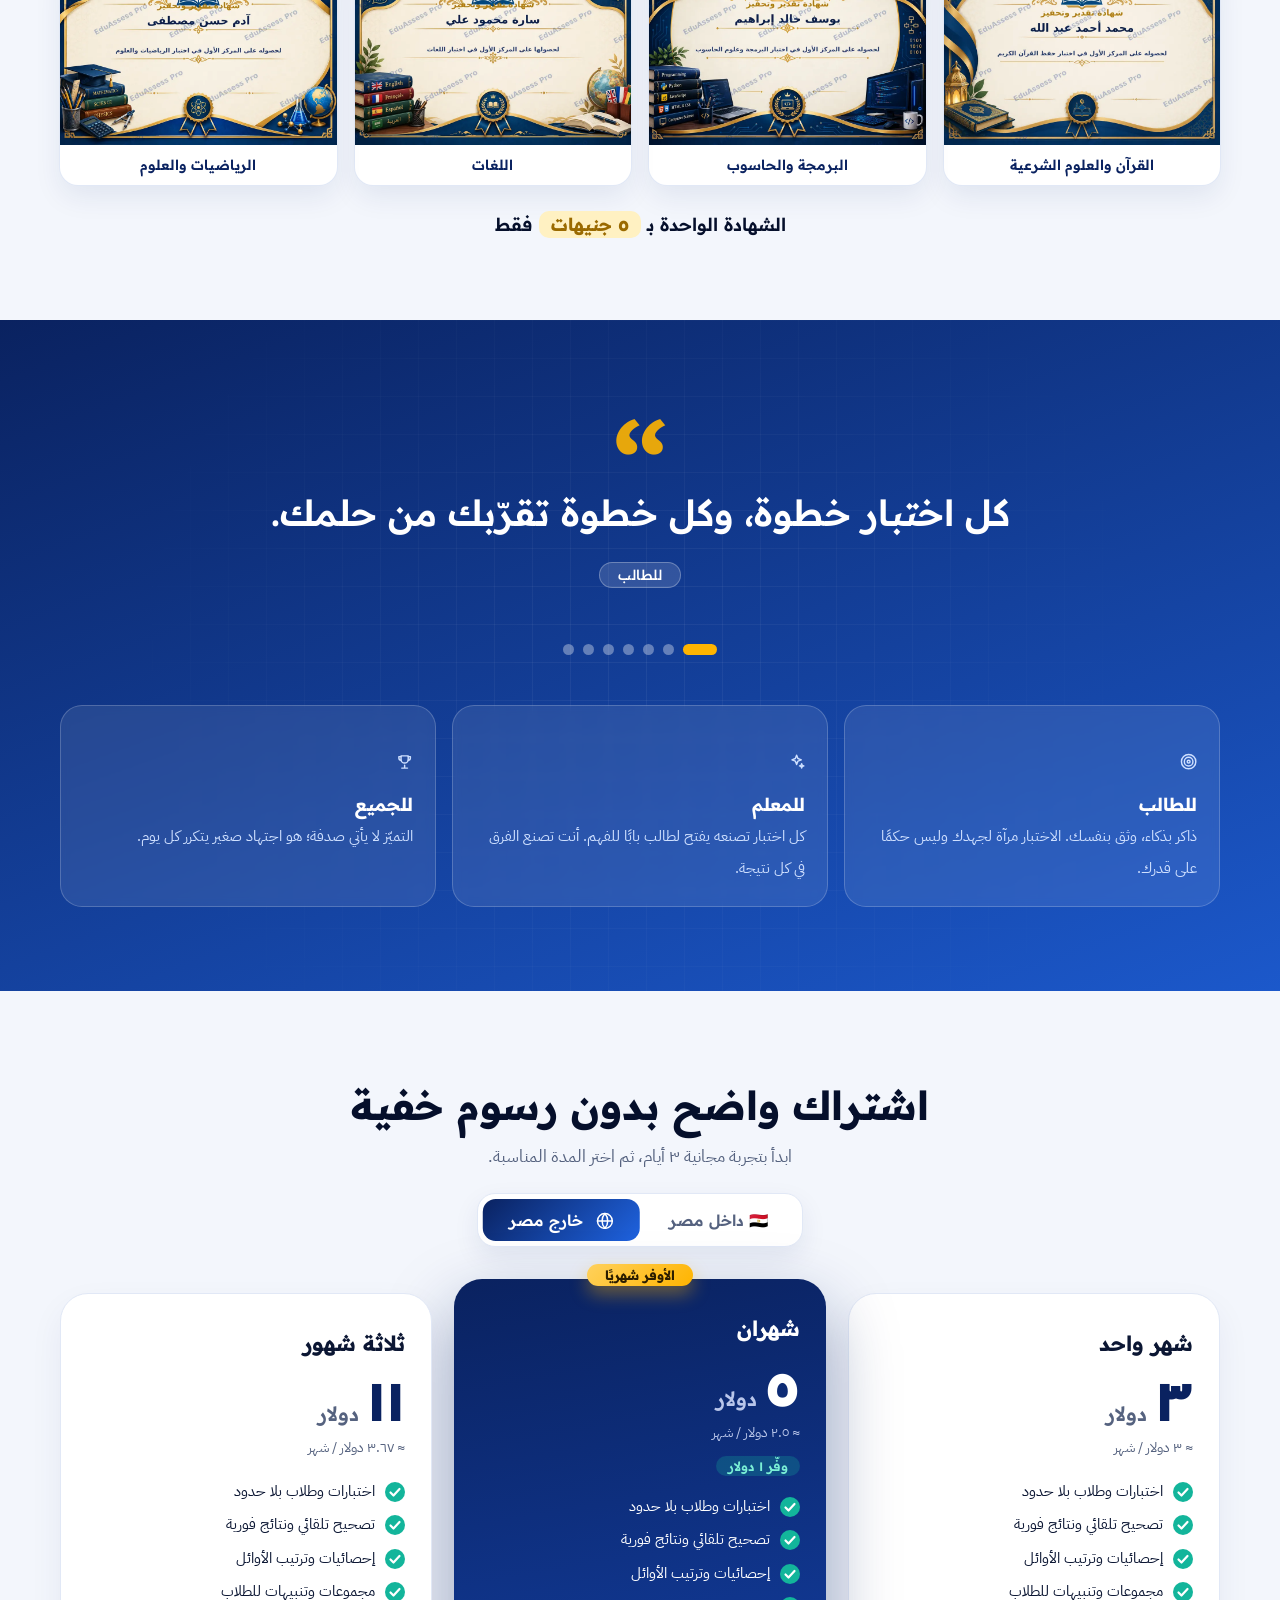
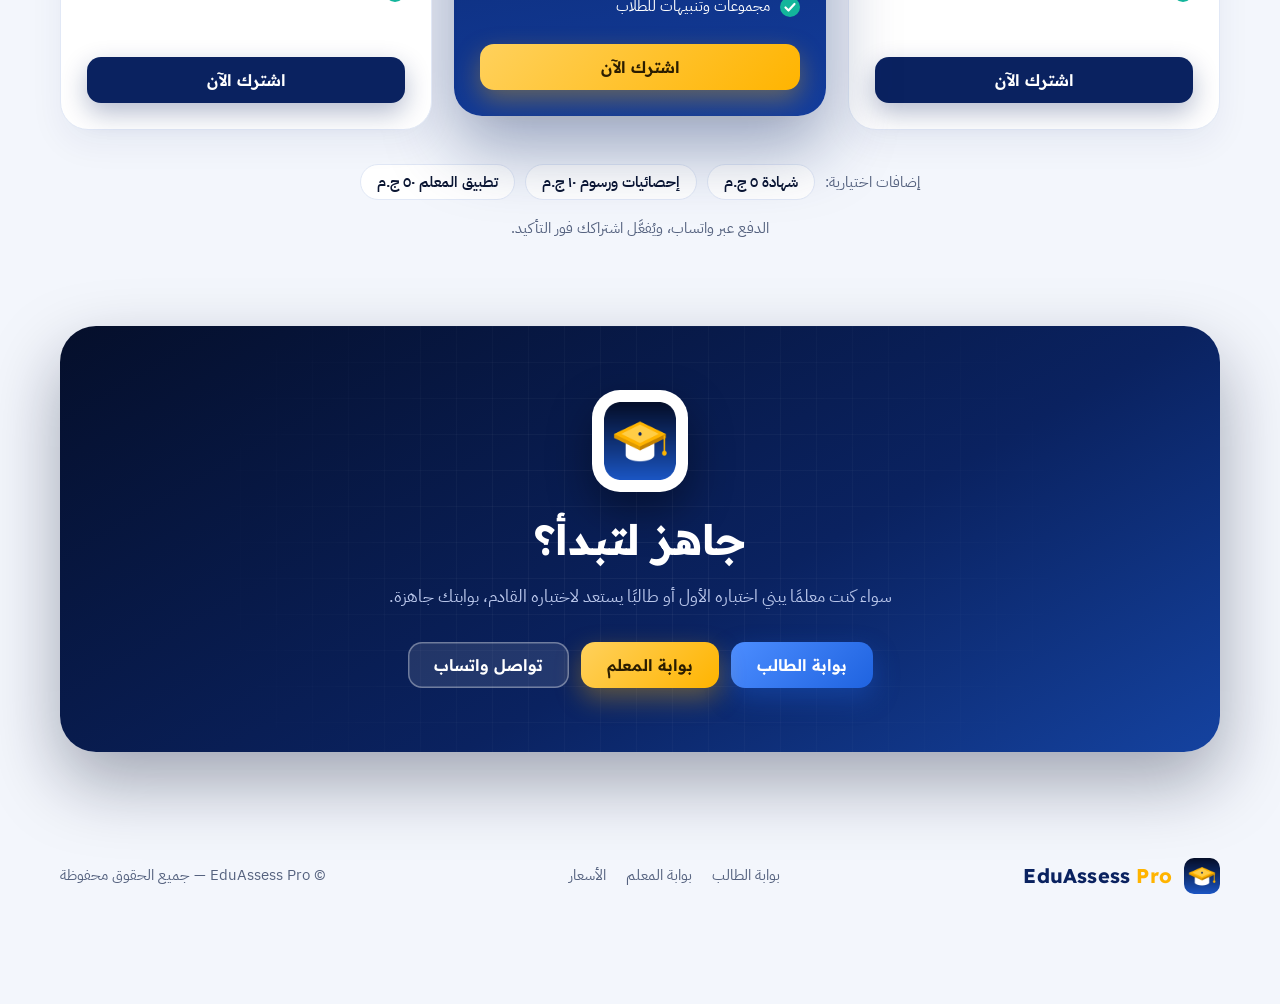
==== commit 3267b739: "Add files via upload" ====
--- a/index.html
+++ b/index.html
@@ -280,6 +280,7 @@
 }
 @media(prefers-reduced-motion:reduce){*{animation:none!important;transition:none!important;scroll-behavior:auto!important}.hero .in{opacity:1;transform:none}}
 </style>
+<link rel="stylesheet" href="ui.css"><script src="ui.js"></script>
 </head>
 <body>
 
--- a/assets/edu.css
+++ b/assets/edu.css
@@ -0,0 +1,90 @@
+/* =====================================================================
+   EduAssess Pro — الطبقة المشتركة: شاشة التحميل + نافذة الترحيب + التأثيرات
+   تُستخدم في index.html و teacher.html و exam.html
+   ===================================================================== */
+:root{
+  --e-navy:#050F2B; --e-navy2:#0A2260; --e-blue:#1F63E0; --e-sky:#4C8DFF;
+  --e-amber:#FFB400; --e-amber2:#FFD15C; --e-teal:#13B59B; --e-ink:#0B1633; --e-mut:#5B6785;
+}
+
+/* ---------------------------- شاشة التحميل ---------------------------- */
+#edu-loader{
+  position:fixed; inset:0; z-index:2147483000; display:grid; place-items:center; overflow:hidden;
+  background:
+    radial-gradient(60% 50% at 80% 10%, rgba(31,99,224,.55), transparent 70%),
+    radial-gradient(50% 45% at 10% 95%, rgba(19,181,155,.35), transparent 70%),
+    radial-gradient(35% 30% at 90% 90%, rgba(255,180,0,.22), transparent 70%),
+    linear-gradient(160deg,#050F2B 0%,#07163F 55%,#0A2260 100%);
+  color:#fff; font-family:"Readex Pro","IBM Plex Sans Arabic","Cairo",Tahoma,sans-serif;
+  transition:opacity .7s ease, transform .9s cubic-bezier(.7,0,.2,1), visibility 0s linear .9s;
+}
+#edu-loader::before{ /* شبكة خفيفة */
+  content:""; position:absolute; inset:0; opacity:.5;
+  background-image:linear-gradient(rgba(255,255,255,.05) 1px,transparent 1px),linear-gradient(90deg,rgba(255,255,255,.05) 1px,transparent 1px);
+  background-size:46px 46px; -webkit-mask:radial-gradient(circle at 50% 45%,#000 0,transparent 70%); mask:radial-gradient(circle at 50% 45%,#000 0,transparent 70%);
+}
+#edu-loader.out{opacity:0; transform:scale(1.06); visibility:hidden; pointer-events:none}
+.ld-wrap{position:relative; z-index:1; text-align:center; padding:24px; width:min(92vw,420px)}
+.ld-stage{position:relative; width:230px; height:230px; margin:0 auto 26px; display:grid; place-items:center}
+.ld-ring{position:absolute; border-radius:50%; border:1.5px solid rgba(255,255,255,.14)}
+.ld-ring.r1{inset:0; animation:ldspin 9s linear infinite}
+.ld-ring.r2{inset:22px; border-style:dashed; border-color:rgba(255,255,255,.18); animation:ldspin 14s linear infinite reverse}
+.ld-ring.r3{inset:46px; animation:ldspin 6s linear infinite}
+.ld-ring i{position:absolute; width:12px; height:12px; border-radius:50%; top:-6px; left:50%; margin-left:-6px; box-shadow:0 0 18px currentColor; background:currentColor}
+.ld-ring.r1 i{color:var(--e-amber)} .ld-ring.r2 i{color:var(--e-teal)} .ld-ring.r3 i{color:var(--e-sky)}
+.ld-badge{
+  position:relative; width:128px; height:128px; border-radius:36px; background:linear-gradient(180deg,#fff,#EEF3FF);
+  display:grid; place-items:center; box-shadow:0 0 0 8px rgba(255,255,255,.07),0 24px 60px rgba(0,0,0,.45),0 0 80px rgba(76,141,255,.45);
+  animation:ldfloat 3.2s ease-in-out infinite, ldpop .9s cubic-bezier(.2,1.3,.3,1) both; overflow:hidden;
+}
+.ld-badge img{width:92px; height:auto; display:block; position:relative; z-index:1}
+.ld-badge::after{content:""; position:absolute; inset:0; background:linear-gradient(115deg,transparent 35%,rgba(255,255,255,.95) 50%,transparent 65%); transform:translateX(-120%); animation:ldshine 2.6s ease-in-out .8s infinite; z-index:2}
+.ld-name{font-weight:700; font-size:30px; letter-spacing:.5px; line-height:1.2; margin-bottom:6px; direction:ltr}
+.ld-name span{display:inline-block; opacity:0; transform:translateY(14px); animation:ldletter .6s cubic-bezier(.2,.9,.3,1) forwards}
+.ld-name .g{background:linear-gradient(90deg,var(--e-amber2),var(--e-amber)); -webkit-background-clip:text; background-clip:text; color:transparent}
+.ld-sub{color:#B9C6EA; font-size:14.5px; min-height:24px; transition:opacity .35s}
+.ld-bar{height:6px; border-radius:99px; background:rgba(255,255,255,.12); margin:22px auto 0; width:min(78%,260px); overflow:hidden}
+.ld-bar b{display:block; height:100%; width:0; border-radius:99px; background:linear-gradient(90deg,var(--e-teal),var(--e-sky),var(--e-amber)); transition:width .35s ease; box-shadow:0 0 14px rgba(76,141,255,.8)}
+.ld-pct{margin-top:8px; font-size:12px; color:#8FA2D4; letter-spacing:1px; direction:ltr}
+body.ld-lock{overflow:hidden}
+@keyframes ldspin{to{transform:rotate(360deg)}}
+@keyframes ldfloat{0%,100%{transform:translateY(0)}50%{transform:translateY(-8px)}}
+@keyframes ldpop{from{transform:scale(.3) rotate(-12deg); opacity:0}to{transform:none; opacity:1}}
+@keyframes ldshine{0%{transform:translateX(-120%)}60%,100%{transform:translateX(120%)}}
+@keyframes ldletter{to{opacity:1; transform:none}}
+
+/* -------------------------- نافذة الترحيب -------------------------- */
+.wl-ov{position:fixed; inset:0; z-index:2147482000; display:grid; place-items:center; padding:16px; background:rgba(4,12,36,.72); backdrop-filter:blur(6px); -webkit-backdrop-filter:blur(6px); animation:wlfade .3s ease both; font-family:"Readex Pro","IBM Plex Sans Arabic","Cairo",Tahoma,sans-serif; direction:rtl}
+.wl-card{position:relative; width:min(100%,520px); max-height:94vh; overflow:auto; border-radius:30px; background:#fff; color:var(--e-ink); box-shadow:0 40px 100px rgba(0,0,0,.55); animation:wlpop .55s cubic-bezier(.2,1.2,.3,1) both}
+.wl-hero{position:relative; padding:34px 24px 54px; text-align:center; color:#fff; overflow:hidden; background:linear-gradient(150deg,var(--wl-a,#0A2260),var(--wl-b,#1F63E0))}
+.wl-hero::before{content:""; position:absolute; width:300px; height:300px; border-radius:50%; background:radial-gradient(circle,rgba(255,255,255,.28),transparent 65%); top:-130px; inset-inline-start:-70px}
+.wl-hero::after{content:""; position:absolute; left:0; right:0; bottom:-1px; height:34px; background:#fff; border-radius:34px 34px 0 0}
+.wl-emoji{position:relative; width:86px; height:86px; margin:0 auto 12px; border-radius:28px; display:grid; place-items:center; font-size:44px; background:rgba(255,255,255,.18); border:1px solid rgba(255,255,255,.35); box-shadow:0 14px 34px rgba(0,0,0,.25); animation:wlbounce 2.4s ease-in-out infinite}
+.wl-badge{position:relative; display:inline-block; background:rgba(255,255,255,.2); border:1px solid rgba(255,255,255,.4); padding:2px 14px; border-radius:99px; font-size:12.5px; font-weight:600; margin-bottom:8px}
+.wl-hero h2{position:relative; margin:0; font-size:clamp(21px,5.4vw,27px); line-height:1.5; font-weight:700}
+.wl-body{padding:6px 24px 24px; margin-top:-10px; position:relative}
+.wl-body>p{margin:0 0 14px; color:#38456B; line-height:2; font-size:15.5px; text-align:center}
+.wl-perks{list-style:none; margin:0 0 14px; padding:0; display:grid; gap:8px}
+.wl-perks li{display:flex; gap:10px; align-items:flex-start; background:#F3F7FF; border:1px solid #E1EAFB; border-radius:14px; padding:10px 14px; font-size:14.5px; line-height:1.7}
+.wl-perks li::before{content:"✓"; flex:none; width:22px; height:22px; border-radius:50%; background:linear-gradient(135deg,var(--e-teal),#0E8F7A); color:#fff; font-size:13px; font-weight:700; display:grid; place-items:center; margin-top:2px}
+.wl-quote{position:relative; background:linear-gradient(135deg,#FFF8E3,#FFF1C2); border:1px solid #FFE08A; border-radius:16px; padding:14px 16px 14px 16px; text-align:center; font-weight:600; color:#6B4A00; line-height:1.9; font-size:15px; margin-bottom:16px}
+.wl-quote::before{content:"❝"; display:block; font-size:22px; line-height:1; color:var(--e-amber)}
+.wl-act{display:grid; gap:10px}
+.wl-btn{display:flex; align-items:center; justify-content:center; gap:8px; padding:14px 18px; border-radius:15px; border:0; font:700 15.5px "Readex Pro","IBM Plex Sans Arabic","Cairo",sans-serif; cursor:pointer; text-decoration:none; transition:transform .15s, box-shadow .2s}
+.wl-btn:hover{transform:translateY(-2px)}
+.wl-btn.p{background:linear-gradient(135deg,#25D366,#13A84F); color:#fff; box-shadow:0 12px 26px rgba(37,211,102,.35)}
+.wl-btn.a{background:linear-gradient(135deg,var(--e-amber2),var(--e-amber)); color:#2B1D00; box-shadow:0 12px 26px rgba(255,180,0,.35)}
+.wl-btn.s{background:#EEF3FF; color:var(--e-navy2)}
+.wl-x{position:absolute; top:12px; inset-inline-end:12px; z-index:3; width:38px; height:38px; border-radius:50%; border:0; background:rgba(255,255,255,.2); color:#fff; font-size:18px; cursor:pointer; backdrop-filter:blur(4px)}
+.wl-x:hover{background:rgba(255,255,255,.35)}
+.wl-conf{position:fixed; inset:0; pointer-events:none; z-index:2147482500; overflow:hidden}
+.wl-conf i{position:absolute; top:-20px; width:10px; height:16px; border-radius:3px; opacity:.95; animation:wlfall linear forwards}
+@keyframes wlfade{from{opacity:0}to{opacity:1}}
+@keyframes wlpop{from{transform:translateY(40px) scale(.9); opacity:0}to{transform:none; opacity:1}}
+@keyframes wlbounce{0%,100%{transform:translateY(0) rotate(-3deg)}50%{transform:translateY(-8px) rotate(3deg)}}
+@keyframes wlfall{to{transform:translate3d(var(--dx,0),110vh,0) rotate(var(--rot,720deg)); opacity:.9}}
+
+@media (prefers-reduced-motion:reduce){
+  #edu-loader *,.wl-card,.wl-emoji{animation-duration:.01ms!important; animation-iteration-count:1!important}
+  .wl-conf{display:none}
+}
--- a/ui.css
+++ b/ui.css
@@ -0,0 +1,132 @@
+/* EduAssess Pro — طبقة التصميم المشتركة (تُحمَّل بعد باقي الأنماط) */
+:root{--eu-ok:#0E9F7E;--eu-bad:#D6453D;--eu-warn:#E39B00;--eu-info:#1F63E0;--eu-ink:#0B1633;--eu-mut:#55627F;--eu-line:#E1E8F6;--eu-deep:#0A2260;--eu-gold:#FFB400}
+
+/* ===== أيقونات ===== */
+.eu-wrap{display:contents}
+.eu-ei{display:inline-flex;vertical-align:-.2em;width:1.15em;height:1.15em;flex:none}
+.eu-ei svg{width:100%;height:100%}
+.eu-dot{display:inline-block;width:.7em;height:.7em;border-radius:50%;vertical-align:.05em;margin-inline:.1em;box-shadow:0 0 0 3px rgba(0,0,0,.06)}
+button .eu-ei,.btn .eu-ei{margin-inline-end:.35em}
+h3 .eu-ei,h4 .eu-ei{margin-inline-end:.3em;color:var(--eu-gold)}
+.eu-med{width:1.3em;height:1.3em}
+
+/* ===== رسائل منبثقة ===== */
+#edu-toasts{position:fixed;inset-inline:0;top:calc(12px + env(safe-area-inset-top,0px));z-index:100000;display:flex;flex-direction:column;align-items:center;gap:10px;pointer-events:none;padding-inline:14px}
+.eu-t{--c:var(--eu-info);pointer-events:auto;position:relative;overflow:hidden;display:flex;align-items:center;gap:12px;width:min(100%,420px);padding:12px 12px 14px 14px;border-radius:20px;direction:rtl;
+ background:rgba(255,255,255,.97);color:var(--eu-ink);font:600 14px/1.6 "IBM Plex Sans Arabic",Tahoma,sans-serif;
+ box-shadow:0 22px 50px rgba(10,34,96,.26),0 0 0 1px rgba(10,34,96,.06);backdrop-filter:blur(14px);animation:euIn .5s cubic-bezier(.2,.9,.2,1) both}
+.eu-t.ok{--c:var(--eu-ok)}.eu-t.err{--c:var(--eu-bad)}.eu-t.warn{--c:var(--eu-warn)}
+.eu-t.out{animation:euOut .3s ease both}
+.eu-ti{flex:none;width:40px;height:40px;border-radius:14px;display:grid;place-items:center;color:#fff;background:linear-gradient(145deg,color-mix(in srgb,var(--c) 70%,#fff),var(--c));box-shadow:0 8px 18px color-mix(in srgb,var(--c) 40%,transparent)}
+.eu-ti svg{width:20px;height:20px}
+.eu-tx{flex:1;min-width:0;display:flex;flex-direction:column}
+.eu-tx b{font-size:14.5px;font-weight:800;color:var(--eu-ink)}
+.eu-tx span{color:var(--eu-mut);font-weight:600;font-size:13.5px;overflow-wrap:anywhere}
+.eu-tx b:empty+span,.eu-tx>span:only-child{color:var(--eu-ink)}
+.eu-tc{flex:none;width:30px;height:30px;border:0;border-radius:50%;background:transparent;color:var(--eu-mut);display:grid;place-items:center;cursor:pointer}
+.eu-tc:hover{background:#EEF2FB}.eu-tc svg{width:15px;height:15px}
+.eu-tp{position:absolute;inset-inline:0;bottom:0;height:3px;background:var(--c);transform-origin:right;animation:euBar var(--ms) linear both;opacity:.85}
+@keyframes euIn{from{opacity:0;transform:translateY(-18px) scale(.94)}to{opacity:1;transform:none}}
+@keyframes euOut{to{opacity:0;transform:translateY(-14px) scale(.95)}}
+@keyframes euBar{to{transform:scaleX(0)}}
+
+/* ===== نافذة التأكيد ===== */
+.eu-ov{position:fixed;inset:0;z-index:100001;display:grid;place-items:center;padding:20px;background:rgba(8,18,48,.5);backdrop-filter:blur(6px);opacity:0;transition:opacity .22s}
+.eu-ov.in{opacity:1}
+.eu-dlg{--c:var(--eu-info);width:min(100%,380px);background:#fff;border-radius:28px;padding:26px 22px 20px;text-align:center;direction:rtl;font-family:"IBM Plex Sans Arabic",Tahoma,sans-serif;
+ box-shadow:0 40px 90px rgba(0,0,0,.35);transform:translateY(20px) scale(.95);transition:transform .3s cubic-bezier(.2,.9,.2,1)}
+.eu-ov.in .eu-dlg{transform:none}
+.eu-dlg.danger{--c:var(--eu-bad)}.eu-dlg.ok{--c:var(--eu-ok)}
+.eu-di{width:68px;height:68px;margin:0 auto 14px;border-radius:50%;display:grid;place-items:center;color:var(--c);background:color-mix(in srgb,var(--c) 12%,#fff);box-shadow:0 0 0 8px color-mix(in srgb,var(--c) 7%,transparent)}
+.eu-di svg{width:30px;height:30px}
+.eu-dlg h3{margin:0 0 8px;font-size:20px;color:var(--eu-ink);padding:0!important}
+.eu-dlg h3:before{display:none!important}
+.eu-dm p{margin:0 0 6px;color:var(--eu-mut);font-size:14.5px;line-height:1.85}
+.eu-da{display:flex;flex-direction:column;gap:9px;margin-top:18px}
+.eu-b{border:0;border-radius:16px;min-height:48px;padding:0 18px;font:800 15px "IBM Plex Sans Arabic",Tahoma,sans-serif;cursor:pointer;transition:transform .15s}
+.eu-b:active{transform:scale(.97)}
+.eu-b.go{background:linear-gradient(180deg,#FFD15C,#FFB400);color:#2b2007;box-shadow:0 10px 22px rgba(255,180,0,.4)}
+.eu-b.bad{background:linear-gradient(180deg,#E9615A,#D6453D);color:#fff;box-shadow:0 10px 22px rgba(214,69,61,.35)}
+.eu-b.ghost{background:#F2F5FC;color:var(--eu-mut)}
+
+/* ===== رسائل الحقول (دخول/تسجيل) ===== */
+.err:not(:empty),.msg.err,.msg.ok{display:block}
+.err:not(:empty):not(.okm){background:#FBEAE7;border:1px solid #F1C4BE;color:var(--eu-bad);border-radius:14px;padding:11px 14px;font-size:13.5px;line-height:1.8}
+.msg{border-radius:14px!important;padding:12px 14px!important;line-height:1.8;font-weight:600}
+
+/* ===== هيدر المعلم: منظّم بلا تداخل ===== */
+@media(max-width:720px){
+ .top .w{flex-wrap:wrap;row-gap:10px}
+ .top .w>div:last-child{display:contents!important}
+ .top .bm{order:1;flex:1 1 0;min-width:0}
+ .top .lo{order:2;flex:none}
+ .top .who{order:3;flex:1 1 100%;border-radius:18px;padding:6px 8px 6px 14px;gap:10px}
+ .top .who>div:last-child{flex:1;display:flex;align-items:center;justify-content:space-between;gap:8px}
+ .top .who b{max-width:none;flex:1;font-size:14.5px}
+ .top .who .badge{flex:none;font-size:11.5px;padding:1px 12px;line-height:1.7}
+ .brand b{font-size:19px}
+}
+@media(min-width:721px){.who b{max-width:220px}}
+.top .lo{width:38px;height:38px;transition:background .2s,transform .15s}
+.top .lo:hover{background:rgba(255,255,255,.26)}.top .lo:active{transform:scale(.92)}
+.top .lo svg,.top .lo .eu-ei{width:19px;height:19px}
+
+/* ===== أزرار حفظ/إضافة الاختبار ===== */
+.act-bar{display:grid;grid-template-columns:1fr 1fr;gap:10px;margin-top:18px}
+.act-bar .btn{width:100%;margin:0;min-height:48px;font-size:14px}
+.act-bar #qsa,.act-bar #sv{grid-column:1/-1}
+.act-bar #sv{min-height:54px;font-size:16px}
+.act-bar .btn .eu-ei{width:1.25em;height:1.25em}
+@media(max-width:380px){.act-bar{grid-template-columns:1fr}}
+
+/* ===== رسالة نجاح الحفظ + الرمز السري ===== */
+.okm{display:flex;align-items:center;gap:8px;margin-top:14px;padding:10px 14px;border-radius:14px;background:#DDF0E6;color:var(--eu-ok);font-weight:800}
+.codebox{display:flex!important;align-items:center;gap:10px;flex-wrap:wrap;justify-content:space-between;padding:14px 16px!important;border-radius:18px!important;background:linear-gradient(135deg,#EAF7F1,#F5FBF8)!important}
+.codebox span{font:800 24px/1 "IBM Plex Sans Arabic",monospace;letter-spacing:4px;color:var(--eu-deep)}
+.codebox .btn{margin-inline-start:auto}
+
+/* ===== إحصاءات النتائج ===== */
+.stats .stat:last-child:nth-child(odd){grid-column:1/-1}
+.stat{text-align:center}
+
+/* ===== مركز الإشعارات ===== */
+.np{display:flex;flex-direction:column;gap:14px;font-family:"IBM Plex Sans Arabic",Tahoma,sans-serif;direction:rtl;margin:0 0 14px}
+.np-st{--c:var(--eu-mut);display:flex;align-items:center;gap:12px;padding:14px;border-radius:20px;background:#F6F8FD;border:1px solid var(--eu-line)}
+.np-st.on{--c:var(--eu-ok);background:linear-gradient(135deg,#EAF7F1,#F6FBF8);border-color:#BFE3D2}
+.np-st.warn{--c:var(--eu-warn);background:#FFF6DB;border-color:#F3DC9A}
+.np-ic{flex:none;width:46px;height:46px;border-radius:16px;display:grid;place-items:center;color:#fff;background:var(--c)}
+.np-ic svg{width:23px;height:23px}
+.np-tx{flex:1;min-width:0;line-height:1.6}
+.np-tx b{display:block;font-size:15px;color:var(--eu-ink)}.np-tx span{font-size:12.5px;color:var(--eu-mut)}
+.np-btn{border:0;border-radius:14px;min-height:42px;padding:0 16px;display:inline-flex;align-items:center;justify-content:center;gap:7px;font:800 13.5px "IBM Plex Sans Arabic",Tahoma,sans-serif;cursor:pointer;background:var(--eu-deep);color:#fff;transition:transform .15s}
+.np-btn:active{transform:scale(.96)}.np-btn svg{width:17px;height:17px}
+.np-btn.gold{background:linear-gradient(180deg,#FFD15C,#FFB400);color:#2b2007;box-shadow:0 8px 18px rgba(255,180,0,.35)}
+.np-btn.off{background:#fff;color:var(--eu-bad);border:1.5px solid #F1C4BE}
+.np-btn[disabled]{opacity:.6;pointer-events:none}
+.np-test{display:flex;flex-direction:column;gap:10px;padding:14px;border-radius:20px;border:1.5px dashed #D5DDF0;background:#fff}
+.np-test-h{display:flex;align-items:center;justify-content:space-between;gap:10px}
+.np-test-h b{font-size:14.5px;color:var(--eu-ink)}.np-test-h small{display:block;color:var(--eu-mut);font-size:12px;font-weight:500}
+.np-steps{list-style:none;margin:0;padding:0;display:grid;gap:7px}
+.np-steps:empty{display:none}
+.np-steps li{display:flex;align-items:center;gap:9px;font-size:13px;color:var(--eu-ink);font-weight:600}
+.np-steps li i{flex:none;width:22px;height:22px;border-radius:50%;display:grid;place-items:center;color:#fff;background:#B9C3DA}
+.np-steps li i svg{width:13px;height:13px}
+.np-steps li.ok i{background:var(--eu-ok)}.np-steps li.bad i{background:var(--eu-bad)}
+.np-steps li.run i{background:var(--eu-info);animation:npP 1s ease infinite}
+@keyframes npP{50%{opacity:.4}}
+.np-h{display:flex;align-items:center;gap:8px;font-size:14px;font-weight:800;color:var(--eu-ink);margin-top:2px}
+.np-h:after{content:"";flex:1;height:1px;background:var(--eu-line)}
+.np-list{display:grid;gap:9px}
+.np-it{display:flex;align-items:center;gap:12px;padding:12px 14px;border-radius:18px;background:#fff;border:1px solid var(--eu-line);cursor:pointer;transition:border-color .2s,box-shadow .2s,background .2s;-webkit-tap-highlight-color:transparent}
+.np-it:has(input:checked){border-color:#F0D48A;background:#FFFCF2;box-shadow:0 6px 16px rgba(255,180,0,.12)}
+.np-ti{flex:none;width:40px;height:40px;border-radius:13px;display:grid;place-items:center;background:#EEF2FB;color:var(--eu-deep);transition:all .2s}
+.np-ti svg{width:20px;height:20px}
+.np-it:has(input:checked) .np-ti{background:linear-gradient(145deg,#FFD15C,#FFB400);color:#2b2007}
+.np-t{flex:1;min-width:0;line-height:1.55}.np-t b{display:block;font-size:14px;color:var(--eu-ink)}.np-t small{display:block;font-size:12px;color:var(--eu-mut);font-weight:500}
+.np-it input{position:absolute;opacity:0;pointer-events:none}
+.np-sw{flex:none;position:relative;width:46px;height:28px;border-radius:30px;background:#CBD3E6;transition:background .25s}
+.np-sw:after{content:"";position:absolute;top:3px;inset-inline-start:3px;width:22px;height:22px;border-radius:50%;background:#fff;box-shadow:0 2px 6px rgba(0,0,0,.25);transition:transform .25s cubic-bezier(.2,.9,.2,1)}
+.np-it input:checked~.np-sw{background:var(--eu-ok)}
+.np-it input:checked~.np-sw:after{transform:translateX(-18px)}
+.np-it input:focus-visible~.np-sw{outline:3px solid rgba(31,99,224,.4);outline-offset:2px}
+.np-foot{font-size:12px;color:var(--eu-mut);text-align:center;line-height:1.7}
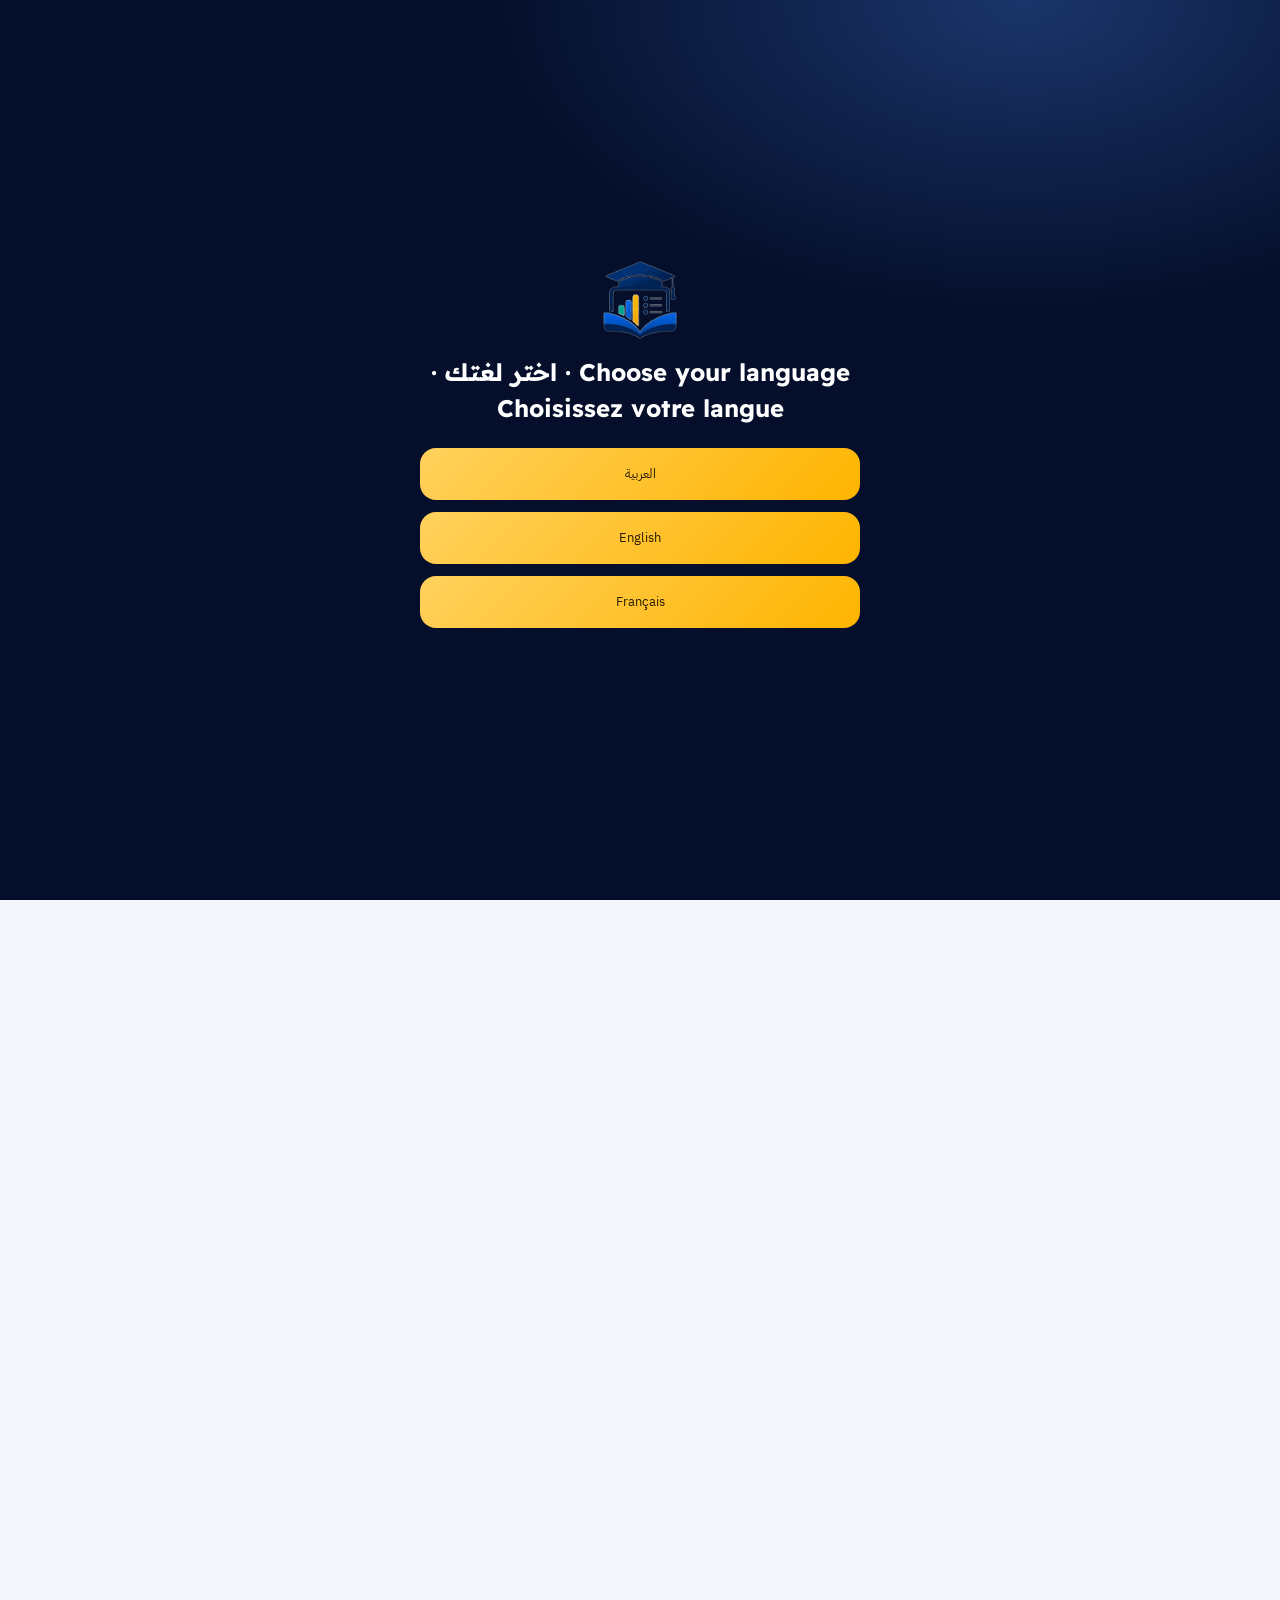
==== commit 73762229: "Add files via upload" ====
--- a/index.html
+++ b/index.html
@@ -280,7 +280,7 @@
 }
 @media(prefers-reduced-motion:reduce){*{animation:none!important;transition:none!important;scroll-behavior:auto!important}.hero .in{opacity:1;transform:none}}
 </style>
-<link rel="stylesheet" href="ui.css"><script src="ui.js"></script>
+<link rel="stylesheet" href="ui.css"><script src="i18n.js" data-gate="1"></script><script src="ui.js"></script>
 </head>
 <body>
 
@@ -632,5 +632,6 @@
 drawPlans();
 })();
 </script>
+<script src="push.js"></script><script src="native.js"></script>
 </body>
 </html>
--- a/ui.css
+++ b/ui.css
@@ -130,3 +130,22 @@
 .np-it input:checked~.np-sw:after{transform:translateX(-18px)}
 .np-it input:focus-visible~.np-sw{outline:3px solid rgba(31,99,224,.4);outline-offset:2px}
 .np-foot{font-size:12px;color:var(--eu-mut);text-align:center;line-height:1.7}
+
+/* ===== باقات الاشتراك: بطاقات مدمجة ومرتبة على الجوال ===== */
+@media(max-width:720px){
+ #plans{gap:16px!important;margin-top:6px}
+ .plan{display:grid!important;grid-template-columns:1fr auto;grid-template-areas:"h price" "per price" "save save" "btn btn";align-items:center;column-gap:12px;row-gap:2px;text-align:right;padding:18px 18px 16px!important;border-radius:22px!important}
+ .plan h3{grid-area:h;margin:0!important;font-size:19px!important}
+ .plan .price{grid-area:price;justify-self:end;align-items:baseline}
+ .plan .price b{font-size:38px!important}
+ .plan .price sup{font-size:15px!important;margin:0 3px 0 0}
+ .plan .per{grid-area:per;margin:0!important;font-size:12.5px}
+ .plan .save{grid-area:save;justify-self:start;margin:8px 0 0!important}
+ .plan .save.off{display:none}
+ .plan .btn{grid-area:btn;margin-top:12px!important;min-height:46px}
+ .plan .ribbon{top:-12px;left:auto;right:18px;transform:none}
+ /* شريط التنقل السفلي: لا يتحرك ولا يخرج عن الشاشة */
+ .tabs{overflow:clip!important;left:8px!important;right:8px!important}
+ .tabs button{min-width:0;padding-inline:0!important}
+ .tabs button span{display:block;max-width:100%;overflow:hidden;text-overflow:ellipsis;white-space:nowrap;font-size:9.5px}
+}
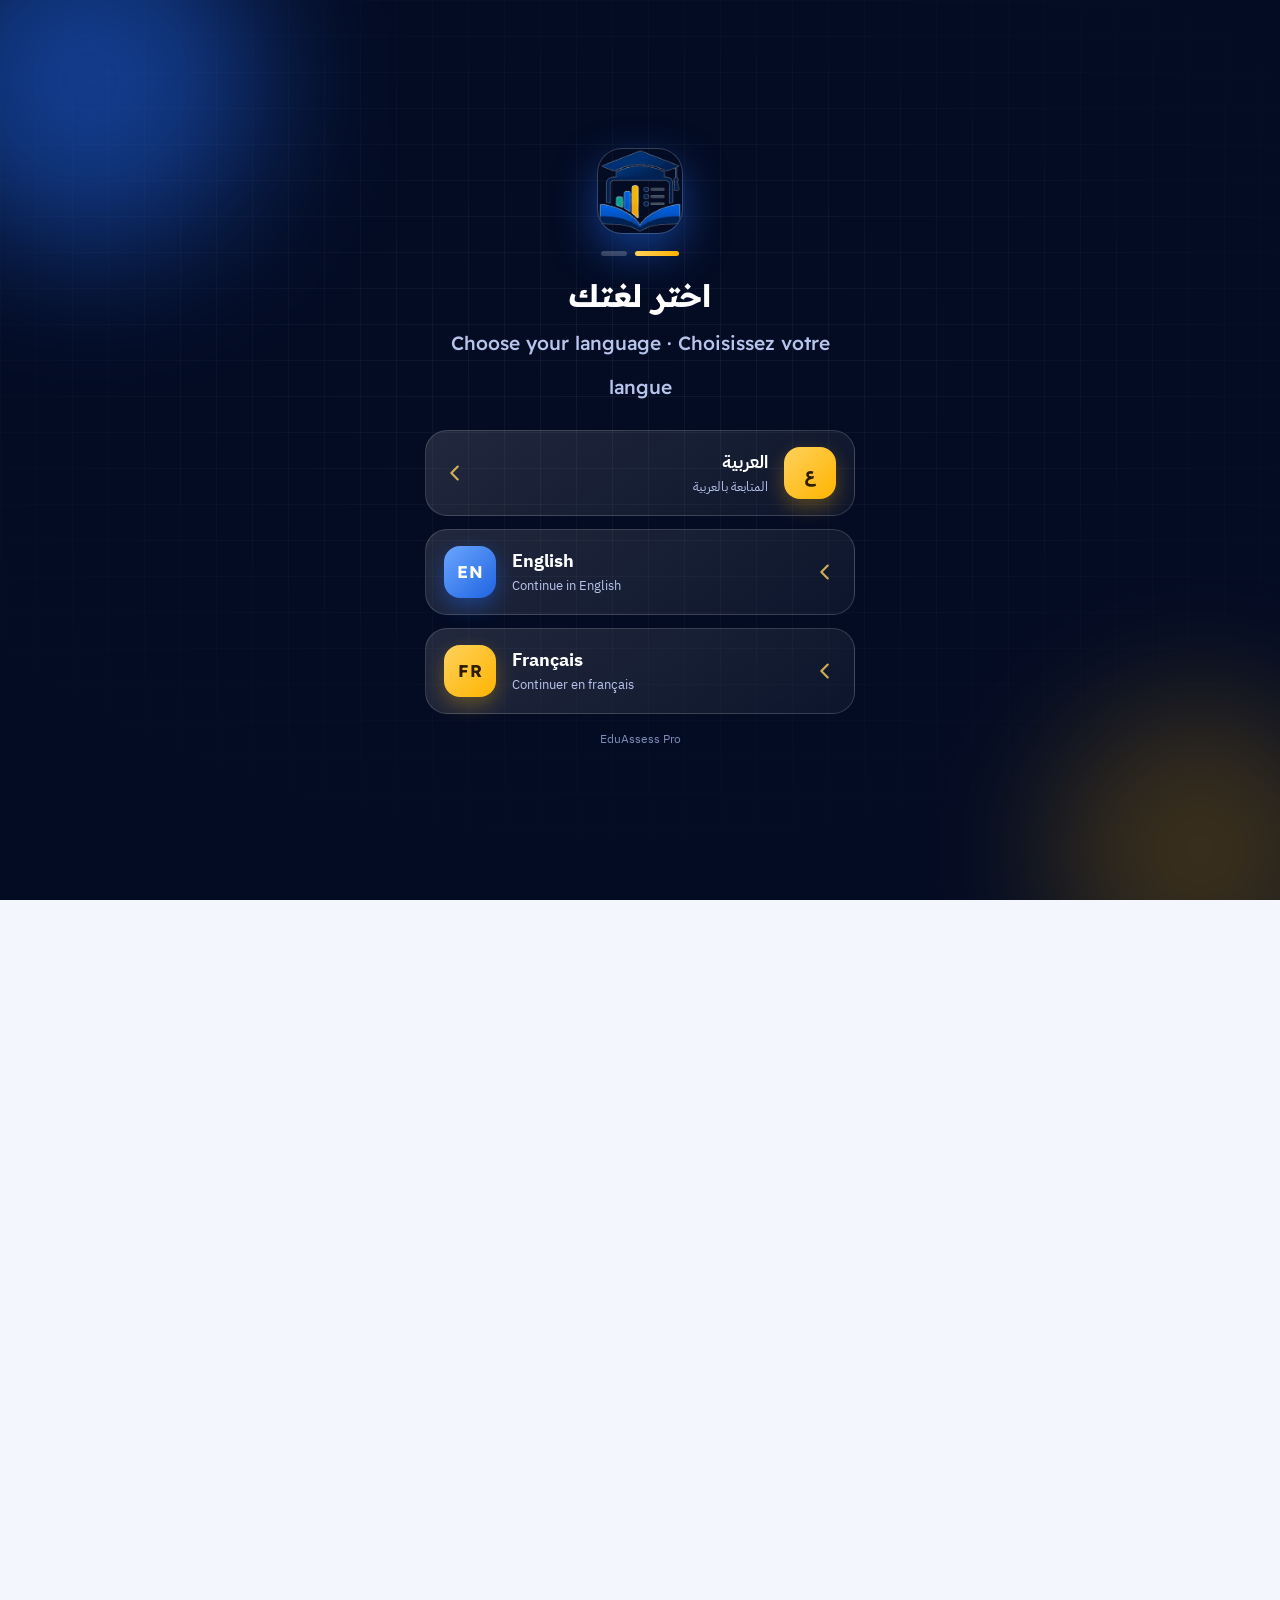
==== commit 8a0c213e: "Add files via upload" ====
--- a/index.html
+++ b/index.html
@@ -280,7 +280,7 @@
 }
 @media(prefers-reduced-motion:reduce){*{animation:none!important;transition:none!important;scroll-behavior:auto!important}.hero .in{opacity:1;transform:none}}
 </style>
-<link rel="stylesheet" href="ui.css"><script src="i18n.js" data-gate="1"></script><script src="ui.js"></script>
+<link rel="stylesheet" href="ui.css"><script src="i18n-dict.js"></script><script src="i18n.js" data-gate="1"></script><script src="ui.js"></script>
 </head>
 <body>
 
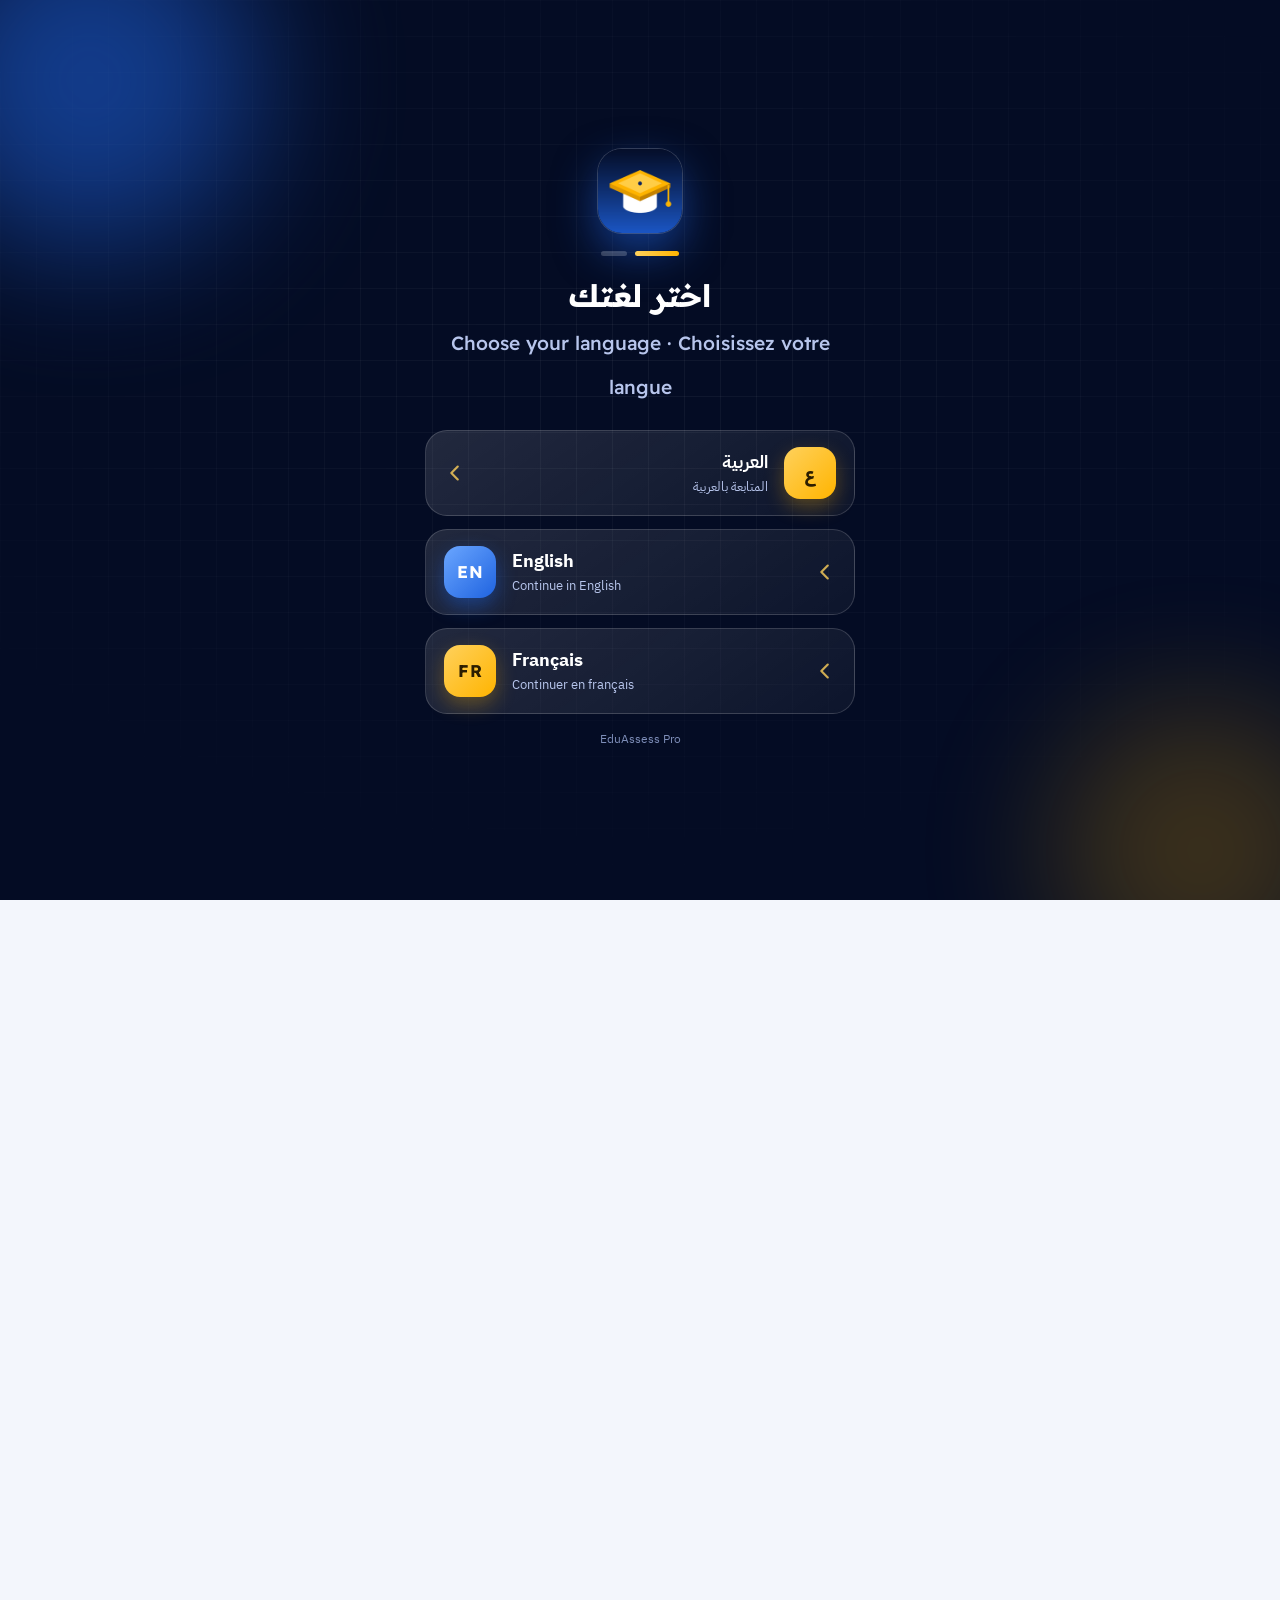
==== commit 16b1caa4: "Add files via upload" ====
--- a/index.html
+++ b/index.html
@@ -4,7 +4,7 @@
 <meta charset="utf-8">
 <meta name="viewport" content="width=device-width, initial-scale=1, viewport-fit=cover">
 <title>EduAssess Pro | منصة الاختبارات الإلكترونية والشهادات</title>
-<meta name="description" content="أنشئ اختبارات MCQ لطلابك، صحّح تلقائيًا، وتابع النتائج والرسوم البيانية. بوابة للطالب وبوابة للمعلم. ابدأ تجربة مجانية 3 أيام.">
+<meta name="description" content="أنشئ اختبارات MCQ بمدة ومواعيد محددة، وانشرها لطلابك بتنبيه، وصحّح تلقائيًا، وأصدر شهادات التفوق وأطلق دوري الأبطال. بوابة للطالب وبوابة للمعلم. تجربة مجانية 3 أيام.">
 <meta name="theme-color" content="#050F2B">
 <link rel="icon" type="image/png" sizes="32x32" href="assets/favicon-32.png">
 <link rel="icon" type="image/png" sizes="192x192" href="assets/icon-192.png"><link rel="apple-touch-icon" sizes="180x180" href="assets/favicon.png"><meta name="apple-mobile-web-app-capable" content="yes"><meta name="apple-mobile-web-app-title" content="EduAssess">
@@ -307,7 +307,7 @@
   <div class="w">
     <div>
       <h1 class="in" style="--i:0">اختبارات إلكترونية، ونتيجتك تظهر في اللحظة</h1>
-      <p class="lead in" style="--i:1">منصة اختبارات إلكترونية بتصحيح تلقائي وشهادات تقدير. يبني المعلم اختباره في دقائق، ويدخل الطالب برمز واحد من هاتفه، وتصل النتائج والرسوم البيانية فور الانتهاء.</p>
+      <p class="lead in" style="--i:1">يكتب المعلم أسئلته ويحدد مدة الاختبار وموعد بدايته ونهايته، فيصل الطلاب تنبيه برمز الدخول. يدخل الطالب من هاتفه ويجيب، وتظهر درجته فور التسليم، وتصله شهادة تفوق إن حصل على الدرجة النهائية.</p>
       <div class="cta in" style="--i:2">
         <a class="btn b-blue" href="exam.html"><svg viewBox="0 0 24 24" fill="none" stroke="currentColor" stroke-width="2" stroke-linecap="round" stroke-linejoin="round"><path d="M22 10L12 5 2 10l10 5 10-5z"/><path d="M6 12v5c3 2 9 2 12 0v-5"/></svg>ادخل كطالب</a>
         <a class="btn b-amber" href="teacher.html"><svg viewBox="0 0 24 24" fill="none" stroke="currentColor" stroke-width="2" stroke-linecap="round" stroke-linejoin="round"><rect x="3" y="3" width="18" height="12" rx="2"/><path d="M8 21h8M12 15v6"/></svg>ادخل كمعلم</a>
@@ -315,7 +315,7 @@
       <div class="proof in" style="--i:3">
         <span><svg><use href="#i-check"/></svg>٣ أيام تجربة مجانية للمعلمين</span>
         <span><svg><use href="#i-check"/></svg>عدد غير محدود من الطلاب</span>
-        <span><svg><use href="#i-check"/></svg>شهادات للأوائل</span>
+        <span><svg><use href="#i-check"/></svg>شهادة تفوق لأصحاب الدرجة النهائية</span>
       </div>
     </div>
 
@@ -339,13 +339,13 @@
       <a class="portal s" href="exam.html" aria-label="بوابة الطالب">
         <div class="ic"><img src="assets/student.png" alt="" width="92" height="92"></div>
         <h3>بوابة الطالب</h3>
-        <p>ادخل برمز الاختبار، اعرف درجتك فور الانتهاء، تابع إحصائياتك واشترك مع معلميك لتصلك مواعيد الاختبارات.</p>
+        <p>اشترك مع معلميك لتصلك تنبيهات الاختبارات، وادخل برمز الاختبار، واعرف درجتك فور التسليم، وتابع إحصائياتك وتقويمك وشهاداتك وفيديوهات الحل.</p>
         <span class="go">ادخل الآن <svg><use href="#i-arrow"/></svg></span>
       </a>
       <a class="portal t" href="teacher.html" aria-label="بوابة المعلم">
         <div class="ic"><img src="assets/teacher.png" alt="" width="92" height="92"></div>
         <h3>بوابة المعلم</h3>
-        <p>أنشئ اختباراتك، نظّم طلابك في مجموعات، وتابع النتائج والرسوم البيانية وترتيب الأوائل من لوحة واحدة.</p>
+        <p>أنشئ اختباراتك وانشرها بتنبيه لطلابك، ووجّهها لمجموعات بعينها، وتابع النتائج والرسوم البيانية، وأصدر الشهادات وأطلق دوري الأبطال من لوحة واحدة.</p>
         <span class="go">ادخل الآن <svg><use href="#i-arrow"/></svg></span>
       </a>
     </div>
@@ -356,11 +356,11 @@
 <section class="vsec" id="video"><div class="w">
   <div>
     <h2>المنصة كاملة في ٢٨ ثانية</h2>
-    <p>شاهد كيف يدخل الطالب اختباره، وكيف ينشئ المعلم اختباراته ويتابع أداء طلابه.</p>
+    <p>شاهد كيف يدخل الطالب اختباره برمز الدخول، وكيف ينشئ المعلم اختباراته ويتابع نتائج طلابه.</p>
     <ul class="vlist">
-      <li><i><svg viewBox="0 0 24 24" fill="none" stroke="currentColor" stroke-width="2" stroke-linecap="round" stroke-linejoin="round"><circle cx="12" cy="13" r="8"/><path d="M12 9v4l2 2M9 2h6"/></svg></i>اختبارات بتوقيت واضح لكل سؤال</li>
+      <li><i><svg viewBox="0 0 24 24" fill="none" stroke="currentColor" stroke-width="2" stroke-linecap="round" stroke-linejoin="round"><circle cx="12" cy="13" r="8"/><path d="M12 9v4l2 2M9 2h6"/></svg></i>مدة محددة للاختبار وموعد بداية ونهاية للدخول</li>
       <li><i><svg viewBox="0 0 24 24" fill="none" stroke="currentColor" stroke-width="2" stroke-linecap="round" stroke-linejoin="round"><path d="M13 2L4 14h7l-1 8 9-12h-7z"/></svg></i>نتيجة فورية عند انتهاء الاختبار</li>
-      <li><i><svg viewBox="0 0 24 24" fill="none" stroke="currentColor" stroke-width="2" stroke-linecap="round" stroke-linejoin="round"><path d="M18 20V10M12 20V4M6 20v-6"/></svg></i>تقارير أداء لكل طالب ولكل اختبار</li>
+      <li><i><svg viewBox="0 0 24 24" fill="none" stroke="currentColor" stroke-width="2" stroke-linecap="round" stroke-linejoin="round"><path d="M18 20V10M12 20V4M6 20v-6"/></svg></i>نتائج ورسوم بيانية لكل طالب ولكل اختبار</li>
     </ul>
     <a class="btn b-amber" href="teacher.html">ابدأ تجربتك المجانية</a>
   </div>
@@ -383,14 +383,14 @@
     <button role="tab" aria-selected="false" data-t="student">للطالب</button>
   </div>
   <div class="steps" id="st-teacher">
-    <div class="step"><h3>سجّل وأنشئ اختبارك</h3><p>افتح حسابك، اكتب الأسئلة وخياراتها، وحدّد المدة والمواعيد.</p></div>
-    <div class="step"><h3>شارك الرمز السري</h3><p>لكل اختبار رمز فريد. يدخل به الطالب من هاتفه ويبدأ فورًا.</p></div>
-    <div class="step"><h3>تابع النتائج والرسوم</h3><p>ترتيب الطلاب، الأوائل، توزيع الدرجات، والزمن الذي استغرقه كل طالب.</p></div>
+    <div class="step"><h3>أنشئ اختبارك</h3><p>اكتب الأسئلة وخياراتها (مع صورة للسؤال عند الحاجة)، وحدّد مدة الاختبار وموعدي البداية والانتهاء.</p></div>
+    <div class="step"><h3>انشر الاختبار</h3><p>لكل اختبار رمز دخول، ويصل التنبيه بالرمز والمواعيد لمشتركيك أو لمجموعة محددة منهم.</p></div>
+    <div class="step"><h3>تابع النتائج وكرّم المتفوقين</h3><p>ترتيب الطلاب ورسوم الأداء، وشهادة تفوق تلقائية لأصحاب الدرجة النهائية، وفيديو الحل لمن أنهى الاختبار.</p></div>
   </div>
   <div class="steps" id="st-student" hidden>
-    <div class="step"><h3>أنشئ حسابك</h3><p>سجّل ببريدك ورقم هاتفك في أقل من دقيقة، واشترك مع معلميك.</p></div>
-    <div class="step"><h3>ادخل برمز الاختبار</h3><p>اكتب الرمز الذي أرسله معلمك وابدأ الإجابة داخل الوقت المحدد.</p></div>
-    <div class="step"><h3>اعرف نتيجتك فورًا</h3><p>تظهر درجتك ومدتك مباشرة، وتتابع تقدّمك وإحصائياتك مع الوقت.</p></div>
+    <div class="step"><h3>أنشئ حسابك واشترك</h3><p>سجّل ببريدك ورقم هاتفك، ثم ابحث عن معلمك في صفحة «المعلمون» واشترك ليصلك تنبيه كل اختبار.</p></div>
+    <div class="step"><h3>ادخل برمز الاختبار</h3><p>اكتب الرمز في موعد الاختبار وأجب خلال المدة المحددة. لكل اختبار محاولة واحدة.</p></div>
+    <div class="step"><h3>اعرف نتيجتك فورًا</h3><p>تظهر درجتك مباشرة، وتتابع إحصائياتك وشهاداتك، وتتنافس في دوري الأبطال وتراسل معلمك.</p></div>
   </div>
 </div></section>
 
@@ -398,12 +398,12 @@
 <section class="sec csec" id="feat"><div class="w">
   <div class="sec-t c"><h2>لماذا EduAssess Pro؟</h2><p>كل ما يحتاجه المعلم والطالب، بدون تعقيد.</p></div>
   <div class="feat">
-    <div class="fc"><i><svg viewBox="0 0 24 24" fill="none" stroke="currentColor" stroke-width="2" stroke-linecap="round" stroke-linejoin="round"><rect x="4" y="10" width="16" height="11" rx="2"/><path d="M8 10V7a4 4 0 0 1 8 0v3"/></svg></i><h3>رمز سري لا يتكرر</h3><p>كل اختبار له رمز مختلف عن كل المعلمين.</p></div>
+    <div class="fc"><i><svg viewBox="0 0 24 24" fill="none" stroke="currentColor" stroke-width="2" stroke-linecap="round" stroke-linejoin="round"><rect x="4" y="10" width="16" height="11" rx="2"/><path d="M8 10V7a4 4 0 0 1 8 0v3"/></svg></i><h3>رمز دخول لكل اختبار</h3><p>لا يدخل الطالب إلا بالرمز، وفي الموعد الذي حدده المعلم.</p></div>
     <div class="fc"><i><svg viewBox="0 0 24 24" fill="none" stroke="currentColor" stroke-width="2" stroke-linecap="round" stroke-linejoin="round"><circle cx="12" cy="12" r="9"/><path d="M12 8v4l3 2"/></svg></i><h3>محاولة واحدة للطالب</h3><p>لا يدخل الطالب الاختبار إلا مرة واحدة، فتبقى النتائج عادلة.</p></div>
     <div class="fc"><i><svg viewBox="0 0 24 24" fill="none" stroke="currentColor" stroke-width="2" stroke-linecap="round" stroke-linejoin="round"><circle cx="12" cy="12" r="9"/><path d="M3 12h18M12 3a14 14 0 0 1 0 18M12 3a14 14 0 0 0 0 18"/></svg></i><h3>أرقام من كل دول العالم</h3><p>يسجّل الطالب برقم هاتفه الدولي بسهولة.</p></div>
     <div class="fc"><i><svg viewBox="0 0 24 24" fill="none" stroke="currentColor" stroke-width="2" stroke-linecap="round" stroke-linejoin="round"><path d="M13 2L4 14h7l-1 8 9-12h-7z"/></svg></i><h3>تصحيح فوري ودقيق</h3><p>تظهر الدرجة والنسبة والمدة مباشرة بعد التسليم.</p></div>
-    <div class="fc"><i><svg viewBox="0 0 24 24" fill="none" stroke="currentColor" stroke-width="2" stroke-linecap="round" stroke-linejoin="round"><path d="M17 21v-2a4 4 0 0 0-4-4H5a4 4 0 0 0-4 4v2"/><circle cx="9" cy="7" r="4"/><path d="M23 21v-2a4 4 0 0 0-3-3.9M16 3.1a4 4 0 0 1 0 7.8"/></svg></i><h3>آلاف الطلاب في وقت واحد</h3><p>بنية قوية بدون بطء مهما زاد العدد.</p></div>
-    <div class="fc"><i><svg viewBox="0 0 24 24" fill="none" stroke="currentColor" stroke-width="2" stroke-linecap="round" stroke-linejoin="round"><circle cx="12" cy="9" r="6"/><path d="M8.5 14L7 22l5-3 5 3-1.500-8"/></svg></i><h3>تكريم المتفوقين</h3><p>شهادات تقدير بتصاميم راقية للأوائل.</p></div>
+    <div class="fc"><i><svg viewBox="0 0 24 24" fill="none" stroke="currentColor" stroke-width="2" stroke-linecap="round" stroke-linejoin="round"><path d="M17 21v-2a4 4 0 0 0-4-4H5a4 4 0 0 0-4 4v2"/><circle cx="9" cy="7" r="4"/><path d="M23 21v-2a4 4 0 0 0-3-3.9M16 3.1a4 4 0 0 1 0 7.8"/></svg></i><h3>تنبيهات ومراسلة</h3><p>تنبيه بمواعيد الاختبارات، ومراسلة مباشرة بين الطالب ومعلمه.</p></div>
+    <div class="fc"><i><svg viewBox="0 0 24 24" fill="none" stroke="currentColor" stroke-width="2" stroke-linecap="round" stroke-linejoin="round"><circle cx="12" cy="9" r="6"/><path d="M8.5 14L7 22l5-3 5 3-1.500-8"/></svg></i><h3>تكريم المتفوقين</h3><p>تصل شهادة التفوق تلقائيًا لصاحب الدرجة النهائية، ويمكن للمعلم منح الشهادات بنفسه.</p></div>
   </div>
 </div></section>
 
@@ -433,7 +433,7 @@
     <div class="mc"><em>🏆</em><b>للجميع</b><span>التميّز لا يأتي صدفة؛ هو اجتهاد صغير يتكرر كل يوم.</span></div>
   </div>
 </div></section>
-
+  <br><br>
 <!-- ======================= الأسعار ======================= -->
 <section class="sec" id="price"><div class="w">
   <div class="sec-t c"><h2>اشتراك واضح بدون رسوم خفية</h2><p>ابدأ بتجربة مجانية ٣ أيام، ثم اختر المدة المناسبة.</p>
@@ -611,7 +611,7 @@
       '<div class="pr"><b>'+ar(pr.n)+'</b><small>'+(eg?"جنيه":"دولار")+'</small></div>'+
       '<div class="pm">≈ '+ar(Math.round((eg?p.egp:p.usd)/p.m*100)/100)+(eg?" جنيه":" دولار")+' / شهر</div>'+
       (sv?'<div class="sv">وفّر '+ar(sv)+' '+(eg?"جنيهات":"دولار")+'</div>':'')+
-      '<ul><li>اختبارات وطلاب بلا حدود</li><li>تصحيح تلقائي ونتائج فورية</li><li>إحصائيات وترتيب الأوائل</li><li>مجموعات وتنبيهات للطلاب</li></ul>'+
+      '<ul><li>اختبارات وطلاب بلا حدود</li><li>تصحيح تلقائي ونتائج فورية</li><li>نتائج وترتيب الطلاب</li><li>مجموعات وتنبيهات ومراسلة</li></ul>'+
       '<button class="btn '+(hot?'b-amber':'b-navy')+'" data-m="'+p.m+'">اشترك الآن</button></div>';
   }).join("");
   $$("#plans [data-m]").forEach(function(b){b.onclick=function(){subscribe(+b.dataset.m)}});
--- a/ui.css
+++ b/ui.css
@@ -145,7 +145,29 @@
  .plan .btn{grid-area:btn;margin-top:12px!important;min-height:46px}
  .plan .ribbon{top:-12px;left:auto;right:18px;transform:none}
  /* شريط التنقل السفلي: لا يتحرك ولا يخرج عن الشاشة */
- .tabs{overflow:clip!important;left:8px!important;right:8px!important}
- .tabs button{min-width:0;padding-inline:0!important}
- .tabs button span{display:block;max-width:100%;overflow:hidden;text-overflow:ellipsis;white-space:nowrap;font-size:9.5px}
+ .tabs:not(#tabs){overflow:clip!important;left:8px!important;right:8px!important}
+ .tabs:not(#tabs) button{min-width:0;padding-inline:0!important}
+ .tabs:not(#tabs) button span{display:block;max-width:100%;overflow:hidden;text-overflow:ellipsis;white-space:nowrap;font-size:9.5px}
 }
+
+.eu-t[data-click]{cursor:pointer}
+
+/* ===== قائمة الخيارات السفلية + فقاعات المحادثة القابلة للحذف ===== */
+.eu-ov.eu-sh{place-items:end center;padding:0}
+.eu-sheet{width:min(100%,480px);background:#fff;border-radius:26px 26px 0 0;padding:8px 14px calc(14px + env(safe-area-inset-bottom,0px));direction:rtl;font-family:"IBM Plex Sans Arabic",Tahoma,sans-serif;
+ box-shadow:0 -20px 60px rgba(0,0,0,.3);transform:translateY(100%);transition:transform .28s cubic-bezier(.2,.9,.2,1)}
+.eu-ov.in .eu-sheet{transform:none}
+.eu-grab{display:block;width:42px;height:4px;border-radius:4px;background:#D5DDF0;margin:4px auto 10px}
+.eu-st{text-align:center;color:var(--eu-mut);font-size:13px;font-weight:700;margin-bottom:8px}
+.eu-sb{display:flex;align-items:center;gap:14px;width:100%;min-height:54px;padding:0 14px;border:0;border-radius:16px;background:transparent;color:var(--eu-ink);font:700 15.5px "IBM Plex Sans Arabic",Tahoma,sans-serif;cursor:pointer;text-align:right;transition:background .15s}
+.eu-sb:active,.eu-sb:hover{background:#F2F5FC}
+.eu-sbi{flex:none;width:38px;height:38px;border-radius:13px;display:grid;place-items:center;background:#EEF2FB;color:var(--eu-deep)}
+.eu-sbi svg{width:19px;height:19px}
+.eu-sb.bad{color:var(--eu-bad)}.eu-sb.bad .eu-sbi{background:#FBEAE7;color:var(--eu-bad)}
+.eu-sb.cancel{justify-content:center;margin-top:6px;background:#F2F5FC;color:var(--eu-mut)}
+.m-b{position:relative;-webkit-touch-callout:none;-webkit-user-select:none;user-select:none}
+.m-b small{display:flex!important;align-items:center;justify-content:space-between;gap:14px}
+.m-dd{border:0;background:transparent;color:inherit;opacity:.6;font-size:17px;line-height:1;padding:2px 4px;margin:-2px -4px -2px 0;cursor:pointer;border-radius:8px}
+.m-dd:hover{opacity:1;background:rgba(127,127,127,.18)}
+.m-b.del{background:transparent!important;border:1px dashed #C9D2E6!important;color:var(--eu-mut)!important}
+.m-b.del .m-x{font-style:italic;font-size:13.5px}
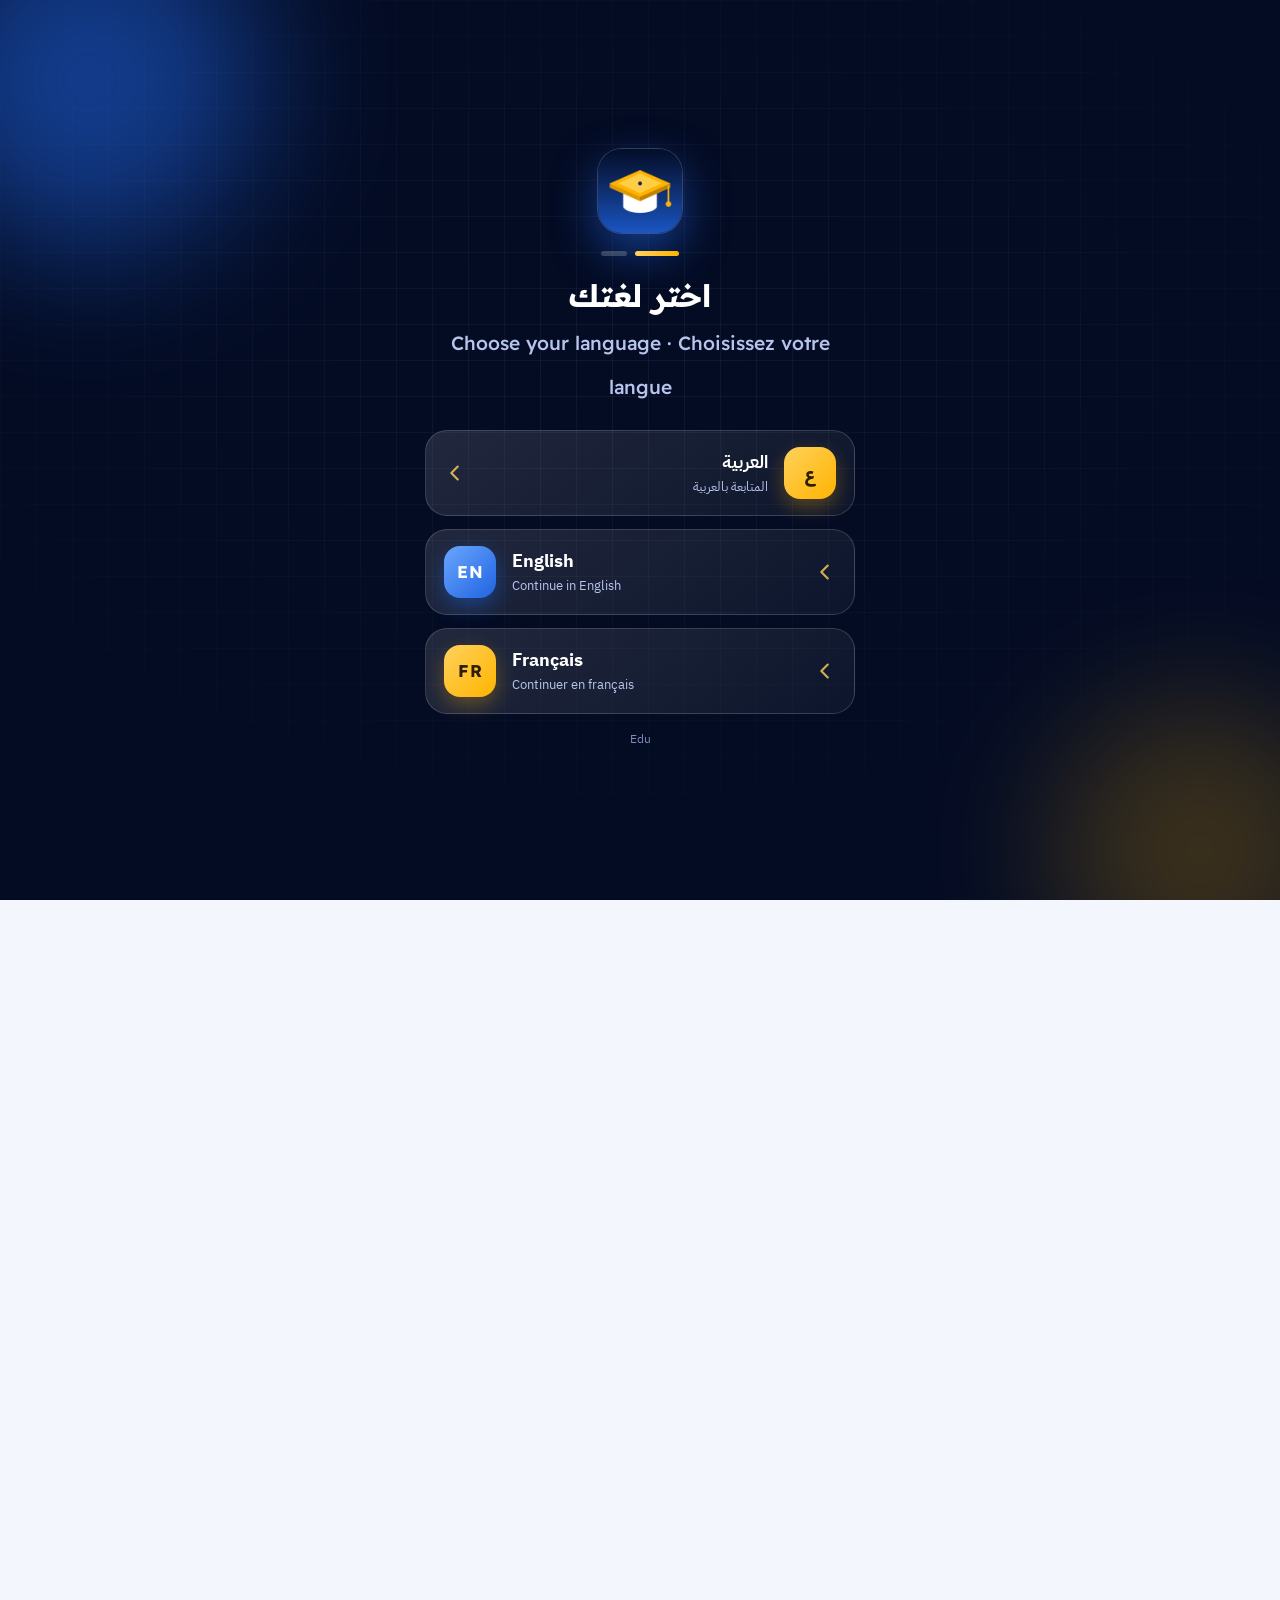
==== commit 40f9897d: "Add files via upload" ====
--- a/index.html
+++ b/index.html
@@ -3,13 +3,13 @@
 <head>
 <meta charset="utf-8">
 <meta name="viewport" content="width=device-width, initial-scale=1, viewport-fit=cover">
-<title>EduAssess Pro | منصة الاختبارات الإلكترونية والشهادات</title>
+<title>Edu | منصة الاختبارات الإلكترونية والشهادات</title>
 <meta name="description" content="أنشئ اختبارات MCQ بمدة ومواعيد محددة، وانشرها لطلابك بتنبيه، وصحّح تلقائيًا، وأصدر شهادات التفوق وأطلق دوري الأبطال. بوابة للطالب وبوابة للمعلم. تجربة مجانية 3 أيام.">
 <meta name="theme-color" content="#050F2B">
 <link rel="icon" type="image/png" sizes="32x32" href="assets/favicon-32.png">
-<link rel="icon" type="image/png" sizes="192x192" href="assets/icon-192.png"><link rel="apple-touch-icon" sizes="180x180" href="assets/favicon.png"><meta name="apple-mobile-web-app-capable" content="yes"><meta name="apple-mobile-web-app-title" content="EduAssess">
+<link rel="icon" type="image/png" sizes="192x192" href="assets/icon-192.png"><link rel="apple-touch-icon" sizes="180x180" href="assets/favicon.png"><meta name="apple-mobile-web-app-capable" content="yes"><meta name="apple-mobile-web-app-title" content="Edu">
 <link rel="manifest" href="manifest.webmanifest">
-<meta property="og:title" content="EduAssess Pro — منصة الاختبارات الإلكترونية">
+<meta property="og:title" content="Edu — منصة الاختبارات الإلكترونية">
 <meta property="og:image" content="assets/poster.jpg">
 <link rel="preconnect" href="https://fonts.googleapis.com">
 <link rel="preconnect" href="https://fonts.gstatic.com" crossorigin>
@@ -293,8 +293,8 @@
 </defs></svg>
 
 <nav><div class="w">
-  <a class="brand" href="#top" aria-label="EduAssess Pro"><img src="assets/icon-192.png" alt="" width="44" height="47"><b>EduAssess<i> Pro</i></b></a>
-  <div class="links"><a href="#video">شاهد المنصة</a><a href="#how">كيف تعمل</a><a href="#feat">المزايا</a><a href="#certs">الشهادات</a><a href="#price">الأسعار</a></div>
+  <a class="brand" href="#top" aria-label="Edu"><img src="assets/icon-192.png" alt="" width="44" height="47"><b>Edu</b></a>
+  <div class="links"><a href="#video">شاهد المنصة</a><a href="#how">كيف تعمل</a><a href="#feat">المزايا</a><a href="#certs">الشهادات</a></div>
   <div class="nbtn">
     <a class="btn b-line sm" href="exam.html"><svg viewBox="0 0 24 24" fill="none" stroke="currentColor" stroke-width="2" stroke-linecap="round" stroke-linejoin="round"><path d="M22 10L12 5 2 10l10 5 10-5z"/><path d="M6 12v5c3 2 9 2 12 0v-5"/></svg><span>بوابة</span> الطالب</a>
     <a class="btn b-amber sm" href="teacher.html"><svg viewBox="0 0 24 24" fill="none" stroke="currentColor" stroke-width="2" stroke-linecap="round" stroke-linejoin="round"><rect x="3" y="3" width="18" height="12" rx="2"/><path d="M8 21h8M12 15v6"/></svg><span>بوابة</span> المعلم</a>
@@ -367,7 +367,7 @@
   <div class="frame">
     <div class="bar"><i></i><i></i><i></i><span>eduassess-pro</span></div>
     <div class="vbox">
-      <video id="promo" controls preload="metadata" playsinline poster="assets/poster.jpg" aria-label="فيديو تعريفي بمنصة EduAssess Pro">
+      <video id="promo" controls preload="metadata" playsinline poster="assets/poster.jpg" aria-label="فيديو تعريفي بمنصة Edu">
         <source src="assets/promo.mp4" type="video/mp4">
       </video>
       <button class="play" id="playbtn" aria-label="تشغيل الفيديو"><span><svg><use href="#i-play"/></svg></span></button>
@@ -396,7 +396,7 @@
 
 <!-- ======================= المزايا ======================= -->
 <section class="sec csec" id="feat"><div class="w">
-  <div class="sec-t c"><h2>لماذا EduAssess Pro؟</h2><p>كل ما يحتاجه المعلم والطالب، بدون تعقيد.</p></div>
+  <div class="sec-t c"><h2>لماذا Edu؟</h2><p>كل ما يحتاجه المعلم والطالب، بدون تعقيد.</p></div>
   <div class="feat">
     <div class="fc"><i><svg viewBox="0 0 24 24" fill="none" stroke="currentColor" stroke-width="2" stroke-linecap="round" stroke-linejoin="round"><rect x="4" y="10" width="16" height="11" rx="2"/><path d="M8 10V7a4 4 0 0 1 8 0v3"/></svg></i><h3>رمز دخول لكل اختبار</h3><p>لا يدخل الطالب إلا بالرمز، وفي الموعد الذي حدده المعلم.</p></div>
     <div class="fc"><i><svg viewBox="0 0 24 24" fill="none" stroke="currentColor" stroke-width="2" stroke-linecap="round" stroke-linejoin="round"><circle cx="12" cy="12" r="9"/><path d="M12 8v4l3 2"/></svg></i><h3>محاولة واحدة للطالب</h3><p>لا يدخل الطالب الاختبار إلا مرة واحدة، فتبقى النتائج عادلة.</p></div>
@@ -416,7 +416,7 @@
     <button class="cert" data-src="assets/cert3.webp"><img src="assets/cert3.webp" alt="شهادة اللغات"><span>اللغات</span></button>
     <button class="cert" data-src="assets/cert4.webp"><img src="assets/cert4.webp" alt="شهادة العلوم"><span>الرياضيات والعلوم</span></button>
   </div>
-  <p class="cnote">الشهادة الواحدة بـ <b>٥ جنيهات</b> فقط</p>
+  <p class="cnote">جميع الشهادات مجانية بالكامل دون أي رسوم</p>
 </div></section>
 
 <!-- ======================= التحفيز ======================= -->
@@ -437,15 +437,10 @@
 <!-- ======================= الأسعار ======================= -->
 <section class="sec" id="price"><div class="w">
   <div class="sec-t c"><h2>اشتراك واضح بدون رسوم خفية</h2><p>ابدأ بتجربة مجانية ٣ أيام، ثم اختر المدة المناسبة.</p>
-    <div class="seg" id="seg" data-r="eg" role="group" aria-label="اختر منطقتك">
-      <span class="thumb"></span>
-      <button type="button" data-r="eg" aria-pressed="true">🇪🇬 داخل مصر</button>
-      <button type="button" data-r="world" aria-pressed="false">🌍 خارج مصر</button>
-    </div>
   </div>
   <div class="plans" id="plans"></div>
-  <div class="extra">إضافات اختيارية: <b>شهادة ٥ ج.م</b><b>إحصائيات ورسوم ١٠ ج.م</b><b>تطبيق المعلم ٥٠ ج.م</b></div>
-  <p class="paynote">الدفع عبر واتساب، ويُفعَّل اشتراكك فور التأكيد.</p>
+  <div class="extra">الكورسات والكتب والشهادات الإلكترونية مجانية بالكامل.</div>
+  <p class="paynote">أسعار اشتراكات المعلمين موضحة أعلاه، أما الكورسات والكتب والشهادات فهي مجانية بالكامل.</p>
 </div></section>
 
 <!-- ======================= الختام ======================= -->
@@ -456,18 +451,18 @@
   <div class="cta">
     <a class="btn b-blue" href="exam.html">بوابة الطالب</a>
     <a class="btn b-amber" href="teacher.html">بوابة المعلم</a>
-    <a class="btn b-ghost" data-msg="مرحباً، أريد الاستفسار عن خدمة EduAssess Pro" href="#">تواصل واتساب</a>
+    <a class="btn b-ghost" data-msg="مرحباً، أريد الاستفسار عن خدمة Edu" href="#">تواصل واتساب</a>
   </div>
 </div></div></section>
 </main>
 
 <footer><div class="w">
-  <a class="brand" href="#top"><img src="assets/icon-192.png" alt="" width="36" height="38"><b>EduAssess<i> Pro</i></b></a>
-  <div class="fl"><a href="exam.html">بوابة الطالب</a><a href="teacher.html">بوابة المعلم</a><a href="#price">الأسعار</a></div>
-  <span>© EduAssess Pro — جميع الحقوق محفوظة</span>
+  <a class="brand" href="#top"><img src="assets/icon-192.png" alt="" width="36" height="38"><b>Edu</b></a>
+  <div class="fl"><a href="exam.html">بوابة الطالب</a><a href="teacher.html">بوابة المعلم</a></div>
+  <span>© Edu — جميع الحقوق محفوظة</span>
 </div></footer>
 
-<a class="fw" data-msg="مرحباً، أريد الاستفسار عن خدمة EduAssess Pro" href="#" aria-label="تواصل عبر واتساب"><svg viewBox="0 0 32 32" style="color:#fff"><use href="#i-wa"/></svg></a>
+<a class="fw" data-msg="مرحباً، أريد الاستفسار عن خدمة Edu" href="#" aria-label="تواصل عبر واتساب"><svg viewBox="0 0 32 32" style="color:#fff"><use href="#i-wa"/></svg></a>
 <div id="lb"><img alt=""></div>
 
 <script>
@@ -598,35 +593,26 @@
 show(0);restart();
 
 /* ---------- الأسعار ---------- */
-var region=EDU.getRegion(),seg=$("#seg");
 function drawPlans(){
-  var eg=region==="eg",best=EDU.bestPlan(eg);
-  seg.dataset.r=region;
-  $$("button",seg).forEach(function(b){b.setAttribute("aria-pressed",b.dataset.r===region)});
+  var best=EDU.bestPlan();
   $("#plans").innerHTML=EDU.PLANS.map(function(p){
-    var pr=EDU.price(p,eg),hot=p.m===best.m,sv=EDU.saving(p,eg);
-    var cur=eg?"ج.م":"$";
+    var pr=EDU.price(p),hot=p.m===best.m,sv=EDU.saving(p);
     return '<div class="plan'+(hot?' hot':'')+'">'+(hot?'<span class="ribbon">الأوفر شهريًا</span>':'')+
       '<h3>'+p.name+'</h3>'+
-      '<div class="pr"><b>'+ar(pr.n)+'</b><small>'+(eg?"جنيه":"دولار")+'</small></div>'+
-      '<div class="pm">≈ '+ar(Math.round((eg?p.egp:p.usd)/p.m*100)/100)+(eg?" جنيه":" دولار")+' / شهر</div>'+
-      (sv?'<div class="sv">وفّر '+ar(sv)+' '+(eg?"جنيهات":"دولار")+'</div>':'')+
+      '<div class="pr"><b>'+ar(pr.n)+'</b><small>جنيه</small></div>'+
+      '<div class="pm">≈ '+ar(Math.round(p.egp/p.m*100)/100)+' جنيه / شهر</div>'+
+      (sv?'<div class="sv">وفّر '+ar(sv)+' جنيهات</div>':'')+
       '<ul><li>اختبارات وطلاب بلا حدود</li><li>تصحيح تلقائي ونتائج فورية</li><li>نتائج وترتيب الطلاب</li><li>مجموعات وتنبيهات ومراسلة</li></ul>'+
       '<button class="btn '+(hot?'b-amber':'b-navy')+'" data-m="'+p.m+'">اشترك الآن</button></div>';
   }).join("");
   $$("#plans [data-m]").forEach(function(b){b.onclick=function(){subscribe(+b.dataset.m)}});
 }
-$$("button",seg).forEach(function(b){b.onclick=function(){region=b.dataset.r;EDU.setRegion(region);drawPlans()}});
 function subscribe(m){
-  var p=EDU.PLANS.filter(function(x){return x.m===m})[0],eg=region==="eg",pr=EDU.price(p,eg);
+  var p=EDU.PLANS.filter(function(x){return x.m===m})[0];
   EDU.store.set("eduassess_plan_choice",String(m));
-  var msg="مرحباً، أريد الاشتراك في باقة "+p.name+" ("+pr.txt+(eg?" — داخل مصر":" — خارج مصر")+") في EduAssess Pro";
-  EDU.showWelcome(EDU.WELCOME[m],{
+  EDU.showWelcome({icon:"check",title:"باقة "+p.name+" — "+p.egp+" ج.م",text:"سجّل دخولك كمعلم واشحن محفظتك ثم اشترك بضغطة واحدة."},{
     closeLabel:"لاحقًا",
-    actions:[
-      {label:"أكمل الاشتراك عبر واتساب",href:wa(msg),cls:"p",target:"_blank"},
-      {label:"أنشئ حساب المعلم أو سجّل دخولك",href:"teacher.html",cls:"a"}
-    ]
+    actions:[{label:"سجّل دخولك أو أنشئ حسابًا",href:"teacher.html"}]
   });
 }
 drawPlans();
--- a/ui.css
+++ b/ui.css
@@ -1,4 +1,4 @@
-/* EduAssess Pro — طبقة التصميم المشتركة (تُحمَّل بعد باقي الأنماط) */
+/* Edu — طبقة التصميم المشتركة (تُحمَّل بعد باقي الأنماط) */
 :root{--eu-ok:#0E9F7E;--eu-bad:#D6453D;--eu-warn:#E39B00;--eu-info:#1F63E0;--eu-ink:#0B1633;--eu-mut:#55627F;--eu-line:#E1E8F6;--eu-deep:#0A2260;--eu-gold:#FFB400}
 
 /* ===== أيقونات ===== */
